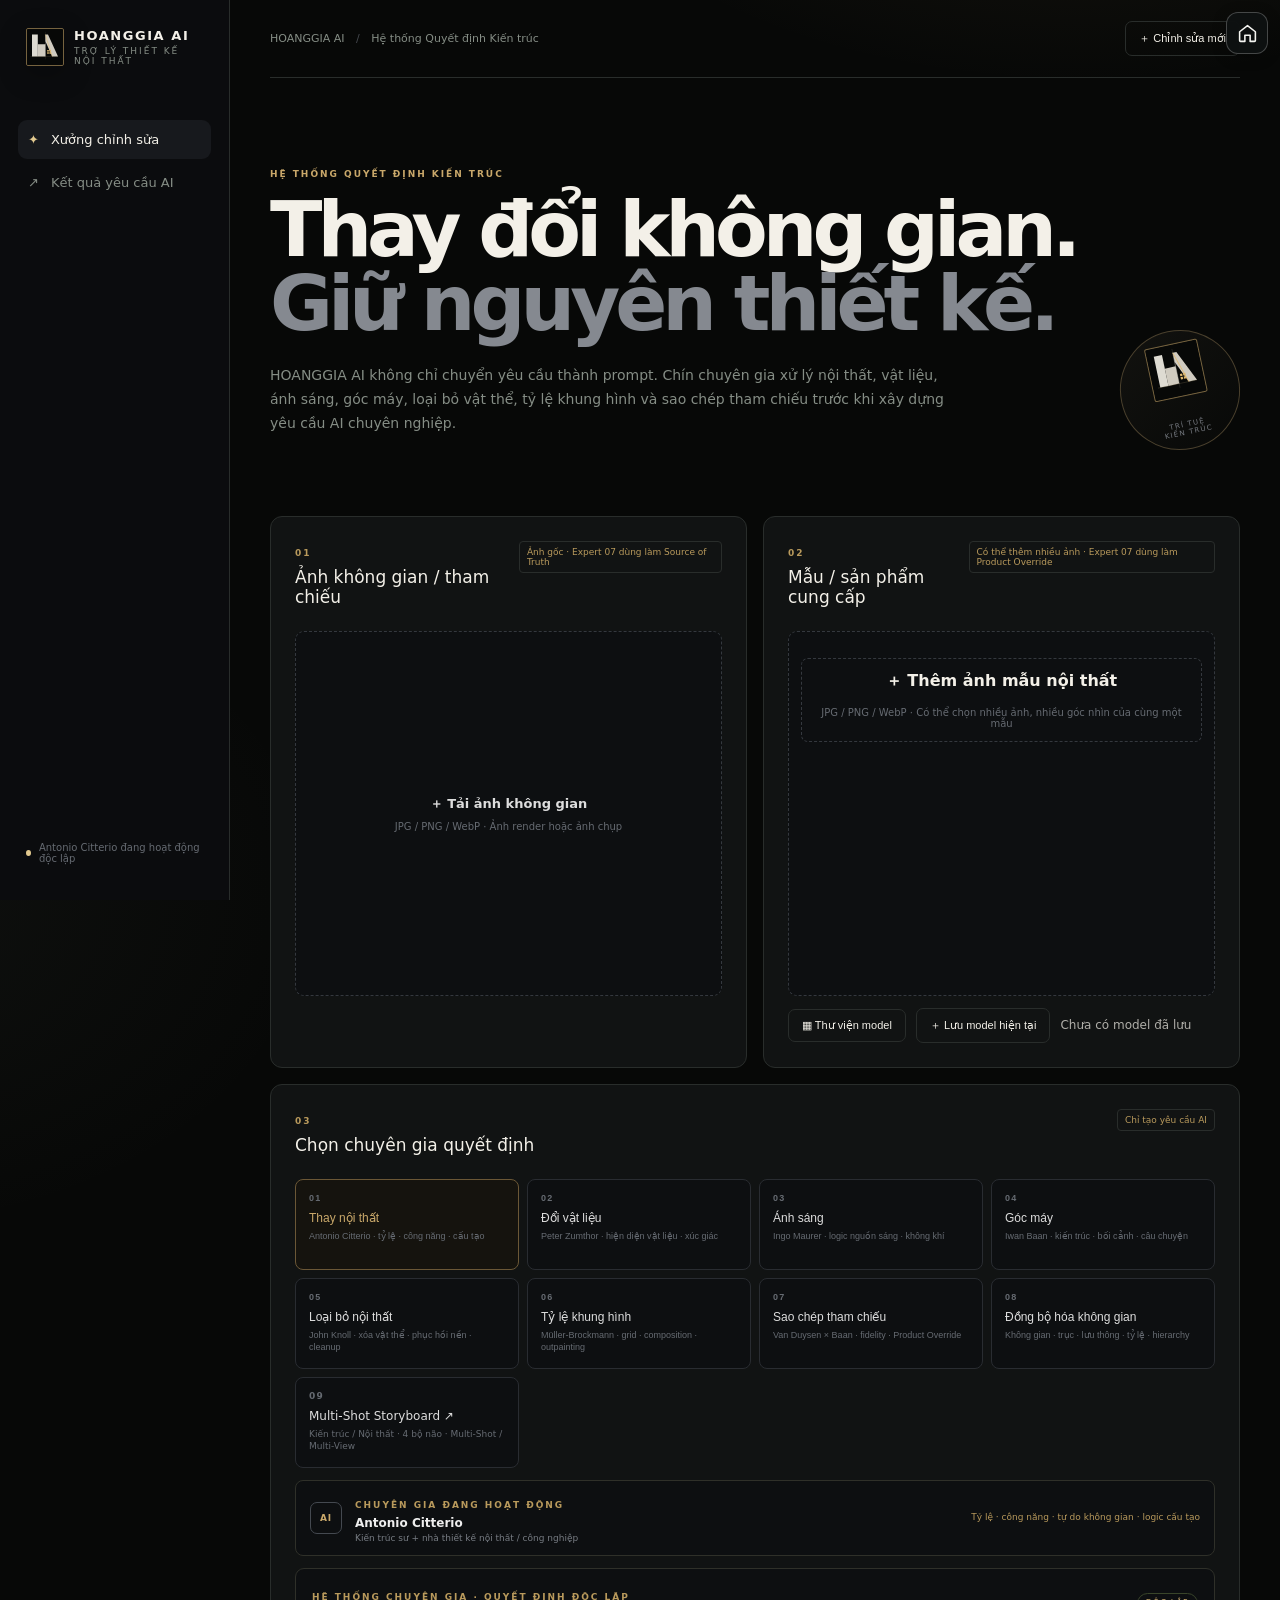
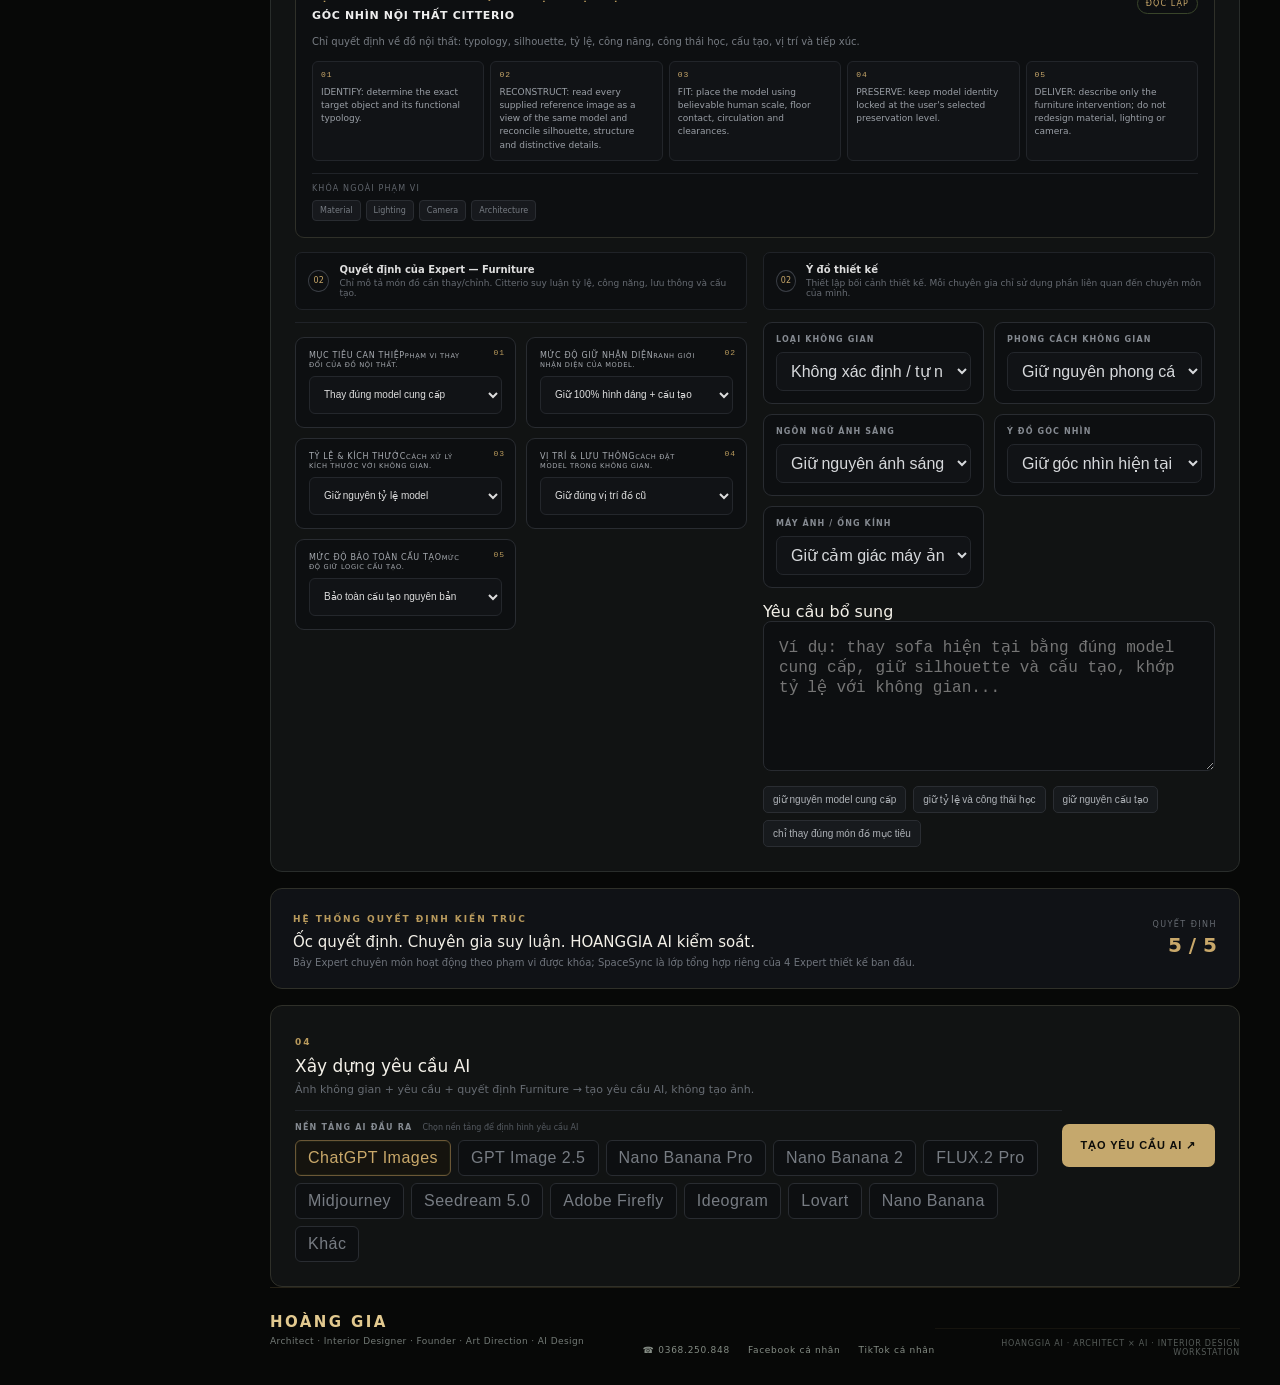
==== index.html @ 4377524c "Deploy Expert 04 delete visibility fix v43" ====
<!doctype html>
<html lang="vi">
<head>
<meta charset="UTF-8"><meta name="viewport" content="width=device-width,initial-scale=1,viewport-fit=cover">
<meta name="theme-color" content="#070807">
<meta name="description" content="HOANGGIA AI — Hệ thống quyết định kiến trúc với chín chuyên gia cho nội thất, vật liệu, ánh sáng, góc máy, loại bỏ vật thể, tỷ lệ khung hình và sao chép tham chiếu.">
<title>HOANGGIA AI — Hệ thống quyết định kiến trúc</title>
<link rel="stylesheet" href="./styles.css"><link rel="manifest" href="./manifest.webmanifest"><link rel="icon" href="./assets/brand-mark.svg" type="image/svg+xml"><link rel="apple-touch-icon" sizes="180x180" href="./assets/apple-touch-icon.png?v=13">

<style id="hg-home-navigation-style">.hg-home-navigation{position:fixed;top:calc(12px + env(safe-area-inset-top,0px));right:12px;z-index:2147483000;width:42px;height:42px;display:flex;align-items:center;justify-content:center;border:1px solid rgba(255,255,255,.23);border-radius:12px;background:rgba(14,17,17,.94);color:#f5f5f1;box-shadow:0 3px 14px rgba(0,0,0,.28);backdrop-filter:blur(12px);text-decoration:none;transition:background .15s ease,transform .15s ease}.hg-home-navigation:hover,.hg-home-navigation:focus-visible{background:#303a34;transform:translateY(-1px);outline:2px solid rgba(230,230,220,.35);outline-offset:2px}.hg-home-navigation svg{width:21px;height:21px;stroke:currentColor;stroke-width:1.8;fill:none;stroke-linecap:round;stroke-linejoin:round}@media(max-width:640px){.hg-home-navigation{width:38px;height:38px;top:calc(8px + env(safe-area-inset-top,0px));right:8px}}</style>
</head>
<body>
<a class="hg-home-navigation" href="https://hoanggiaktsda-beep.github.io/hoanggia-studio/#home" aria-label="Trở về trang chủ HOANGGIA AI" title="Trang chủ HOANGGIA AI"><svg viewBox="0 0 24 24" aria-hidden="true"><path d="m3 10 9-7 9 7v10a1 1 0 0 1-1 1h-5v-7H9v7H4a1 1 0 0 1-1-1z"/></svg></a>

<div class="app-shell">
<aside class="sidebar">
  <div class="brand"><img class="brand-logo" src="./assets/brand-mark.svg" alt="HOANGGIA AI"><div><strong>HOANGGIA AI</strong><span>TRỢ LÝ THIẾT KẾ NỘI THẤT</span></div></div>
  <nav><a class="nav-item active" href="#workspace"><span>✦</span> Xưởng chỉnh sửa</a><a class="nav-item" href="#result"><span>↗</span> Kết quả yêu cầu AI</a></nav>
  <div class="sidebar-bottom"><div class="status-dot"></div><span id="brainStatus">Hệ thống sẵn sàng</span></div>
</aside>
<main class="main">
<header class="topbar"><div class="crumb">HOANGGIA AI <span>/</span> Hệ thống Quyết định Kiến trúc</div><button class="ghost-btn" id="newProject">＋ Chỉnh sửa mới</button></header>
<section class="hero" id="workspace"><div><p class="eyebrow">HỆ THỐNG QUYẾT ĐỊNH KIẾN TRÚC</p><h1>Thay đổi không gian.<br><em>Giữ nguyên thiết kế.</em></h1><p class="hero-copy">HOANGGIA AI không chỉ chuyển yêu cầu thành prompt. Chín chuyên gia xử lý nội thất, vật liệu, ánh sáng, góc máy, loại bỏ vật thể, tỷ lệ khung hình và sao chép tham chiếu trước khi xây dựng yêu cầu AI chuyên nghiệp.</p></div><div class="hero-badge"><img src="./assets/brand-mark.svg" alt="HOANGGIA AI"><small>TRÍ TUỆ<br>KIẾN TRÚC</small></div></section>
<section class="editor-grid">
<div class="panel upload-panel">
<div class="panel-head"><div><span class="kicker">01</span><h2>Ảnh không gian / tham chiếu</h2></div><span class="panel-note">Ảnh gốc · Expert 07 dùng làm Source of Truth</span></div>
<label class="upload-box" for="sceneInput"><img id="scenePreview" alt="Ảnh không gian"><div id="scenePlaceholder"><strong>＋ Tải ảnh không gian</strong><span>JPG / PNG / WebP · Ảnh render hoặc ảnh chụp</span></div></label><input id="sceneInput" type="file" accept="image/png,image/jpeg,image/webp" hidden>
</div>
<div class="panel upload-panel">
<div class="panel-head"><div><span class="kicker">02</span><h2>Mẫu / sản phẩm cung cấp</h2></div><span class="panel-note">Có thể thêm nhiều ảnh · Expert 07 dùng làm Product Override</span></div>
<div class="upload-box" id="referenceUploadBox"><div id="referenceGallery" class="reference-gallery"></div><div id="referencePlaceholder"><button type="button" class="upload-trigger" id="referenceTrigger">＋ Thêm ảnh mẫu nội thất</button><span>JPG / PNG / WebP · Có thể chọn nhiều ảnh, nhiều góc nhìn của cùng một mẫu</span></div></div>
<input id="referenceInput" type="file" accept="image/png,image/jpeg,image/webp" multiple hidden>
<div class="model-library-bar">
<button type="button" class="ghost-btn" id="openModelLibrary">▦ Thư viện model</button>
<button type="button" class="ghost-btn" id="saveModelLibrary">＋ Lưu model hiện tại</button>
<span id="modelLibraryStatus">Chưa có model đã lưu</span>
</div>
<div id="modelLibraryPanel" class="model-library-panel hidden">
<div class="model-library-head"><strong>THƯ VIỆN MODEL</strong><button type="button" class="reference-remove" id="closeModelLibrary">×</button></div>
<div class="model-library-tools"><input id="modelLibrarySearch" type="search" placeholder="Tìm theo tên, mã model, loại sản phẩm..."></div>
<div id="modelLibraryGrid" class="model-library-grid"></div>
<small>Thư viện trên thiết bị này lưu hồ sơ model, kích thước và góc nhìn KTS. Ảnh gốc có thể cần chọn lại nếu trình duyệt không còn quyền truy cập.</small>
</div>
</div>
</section>
<section class="panel material-reference-panel hidden" id="materialReferencePanel">
<div class="panel-head"><div><span class="kicker">02M</span><h2>Vật liệu tham chiếu</h2></div><span class="panel-note">Chỉ hiện khi chọn Đổi vật liệu · ảnh vật liệu là nguồn ưu tiên nếu có</span></div>
<div class="material-domain-switch" role="group" aria-label="Phân loại vật liệu"><button type="button" class="material-domain active" data-material-domain="Architecture">01 · KIẾN TRÚC</button><button type="button" class="material-domain" data-material-domain="Interior">02 · NỘI THẤT</button></div>
<div class="material-reference-grid">
  <div class="material-source-card">
    <label class="upload-box material-upload-box" for="materialInput"><img id="materialPreview" alt="Ảnh vật liệu tham chiếu"><div id="materialPlaceholder"><strong>＋ Đưa vật liệu vào</strong><span>JPG / PNG / WebP · Tùy chọn</span></div></label>
    <input id="materialInput" type="file" accept="image/png,image/jpeg,image/webp" hidden>
    <button type="button" id="materialRemove" class="character-reference-remove hidden">Xóa vật liệu</button>
  </div>
  <div class="material-map-card">
    <div class="intent-field"><label for="materialTarget">VÙNG ÁP DỤNG</label><select id="materialTarget"></select></div>
    <div class="intent-field"><label for="materialComponent">BỘ PHẬN / CHI TIẾT</label><input id="materialComponent" type="text" placeholder="Ví dụ: mặt cánh tủ, mặt bàn, mảng tường sau TV..."></div>
    <div class="intent-field"><label for="materialMapping">CÁCH ÁNH XẠ VẬT LIỆU</label><select id="materialMapping"><option>Giữ đúng màu + texture + tỷ lệ thực tế</option><option>Ưu tiên hướng vân / vein</option><option>Bookmatch / ghép vân đối xứng</option><option>Continuous grain / nối vân liên tục</option><option>Random natural variation / biến thiên tự nhiên</option></select></div>
    <div class="intent-field"><label for="materialFinish">HOÀN THIỆN BỀ MẶT</label><select id="materialFinish"><option>Đọc theo ảnh vật liệu</option><option>Matte / mờ</option><option>Satin / bán mờ</option><option>Honed / mài mờ</option><option>Polished / bóng</option><option>Brushed / xước</option><option>Textured / có chiều sâu</option></select></div>
  </div>
</div>
<div class="sync-rule"><strong>MATERIAL MAPPING ENGINE</strong><span>Ảnh gốc = hình học và bối cảnh được khóa. Ảnh vật liệu = nguồn màu, texture, vân, scale và finish. Chỉ ánh xạ vào đúng vùng được chọn; không dán texture phẳng và không thay thiết kế.</span></div>
</section>
<section class="panel hidden lighting-expert-01-02" id="lightingExpertPanel">
<div class="panel-head"><div><span class="kicker">03 · EXPERT ĐỘC LẬP</span><h2>Ánh sáng · Ingo Maurer</h2></div><span class="panel-note">Giữ nguyên bộ não EXPERT 03</span></div>
<div class="lighting-pair-grid">
  <div class="lighting-pair-card">
    <div class="panel-head"><div><span class="kicker">01</span><h2>Ảnh ánh sáng tham chiếu</h2></div><span class="panel-note">Nguồn ánh sáng</span></div>
    <label class="upload-box lighting-main-upload" for="lightingReferenceInput"><img id="lightingReferencePreview" alt="Ảnh ánh sáng tham chiếu"><div id="lightingReferencePlaceholder"><strong>＋ Đưa ảnh ánh sáng vào</strong><span>JPG / PNG / WebP · Ảnh tham chiếu ánh sáng</span></div></label>
    <input id="lightingReferenceInput" type="file" accept="image/png,image/jpeg,image/webp" hidden>
    <button type="button" id="lightingReferenceRemove" class="character-reference-remove hidden">Xóa ảnh ánh sáng</button>
  </div>
  <div class="lighting-pair-card">
    <div class="panel-head"><div><span class="kicker">02</span><h2>Ảnh nhận tham chiếu</h2></div><span class="panel-note" id="lightingTargetCount">0 ảnh · 0 Prompt riêng</span></div>
    <div class="lighting-target-evidence" id="lightingTargetGallery"></div>
    <div class="upload-box lighting-target-add" id="lightingTargetUploadBox"><div id="lightingTargetPlaceholder"><button type="button" class="upload-trigger" id="lightingTargetTrigger">＋ Thêm ảnh nhận tham chiếu</button></div></div><div class="lighting-target-help">JPG / PNG / WebP · Có thể chọn nhiều ảnh không gian khác nhau · mỗi ảnh nhận tạo một Prompt ánh sáng riêng</div>
    <input id="lightingTargetInput" type="file" multiple accept="image/png,image/jpeg,image/webp" hidden>
  </div>
</div>
<div class="sync-rule"><strong>QUY TẮC 03</strong><span>Ảnh nhận là Source of Truth của không gian · ảnh tham chiếu chỉ cung cấp ánh sáng.</span></div>
</section>
<section class="panel hidden lighting-expert-01-02" id="cameraExpertPanel">
<div class="panel-head"><div><span class="kicker">04 · EXPERT ĐỘC LẬP</span><h2>Góc máy · Iwan Baan</h2></div><span class="panel-note">Chỉ xử lý camera</span></div>
<div class="lighting-pair-grid">
<div class="lighting-pair-card"><div class="panel-head"><div><span class="kicker">01</span><h2>Ảnh góc máy tham chiếu</h2></div><span class="panel-note">Nguồn camera</span></div>
<label class="upload-box lighting-main-upload" for="cameraReferenceInput"><img id="cameraReferencePreview" alt="Ảnh góc máy tham chiếu"><div id="cameraReferencePlaceholder"><strong>＋ Đưa ảnh góc máy vào</strong><span>JPG / PNG / WebP · Nguồn tham chiếu camera</span></div></label><input id="cameraReferenceInput" type="file" accept="image/png,image/jpeg,image/webp" hidden><button type="button" id="cameraReferenceRemove" class="character-reference-remove hidden">Xóa ảnh góc máy</button></div>
<div class="lighting-pair-card"><div class="panel-head"><div><span class="kicker">02</span><h2>Ảnh nhận tham chiếu</h2></div><span class="panel-note" id="cameraTargetCount">0 ảnh · 0 Prompt riêng</span></div>
<div class="lighting-target-evidence" id="cameraTargetGallery"></div><div class="upload-box lighting-target-add" id="cameraTargetUploadBox"><div id="cameraTargetPlaceholder"><button type="button" class="upload-trigger" id="cameraTargetTrigger">＋ Thêm ảnh nhận tham chiếu</button></div></div><div class="lighting-target-help">JPG / PNG / WebP · Có thể chọn nhiều ảnh không gian khác nhau · mỗi ảnh nhận tạo một Prompt góc máy riêng</div><input id="cameraTargetInput" type="file" multiple accept="image/png,image/jpeg,image/webp" hidden></div>
</div><div class="sync-rule"><strong>QUY TẮC 04</strong><span>Ảnh nhận là Source of Truth của không gian · ảnh tham chiếu chỉ cung cấp camera.</span></div>
</section><section class="panel mode-reference-panel hidden" id="modeReferencePanel">
<div class="panel-head"><div><span class="kicker" id="modeReferenceKicker">03R</span><h2 id="modeReferenceTitle">Ảnh tham chiếu</h2></div><span class="panel-note" id="modeReferenceNote">Tùy chọn · chỉ dùng khi KTS tải ảnh</span></div>
<label class="upload-box material-upload-box" for="modeReferenceInput"><img id="modeReferencePreview" alt="Ảnh tham chiếu"><div id="modeReferencePlaceholder"><strong id="modeReferenceAction">＋ Thêm ảnh tham chiếu</strong><span id="modeReferenceHelp">JPG / PNG / WebP · Không bắt buộc</span></div></label>
<input id="modeReferenceInput" type="file" accept="image/png,image/jpeg,image/webp" hidden>
<button type="button" id="modeReferenceRemove" class="character-reference-remove hidden">Xóa ảnh tham chiếu</button>
</section>
<section class="panel reference-controls">
<div class="panel-head"><div><span class="kicker">03</span><h2>Chọn chuyên gia quyết định</h2></div><span class="panel-note">Chỉ tạo yêu cầu AI</span></div>
<div class="mode-grid"><button class="mode-card active" data-mode="Furniture"><strong>01</strong><span>Thay nội thất</span><small>Antonio Citterio · tỷ lệ · công năng · cấu tạo</small></button><button class="mode-card" data-mode="Material"><strong>02</strong><span>Đổi vật liệu</span><small>Peter Zumthor · hiện diện vật liệu · xúc giác</small></button><button class="mode-card" data-mode="Lighting"><strong>03</strong><span>Ánh sáng</span><small>Ingo Maurer · logic nguồn sáng · không khí</small></button><button class="mode-card" data-mode="Camera"><strong>04</strong><span>Góc máy</span><small>Iwan Baan · kiến trúc · bối cảnh · câu chuyện</small></button><button class="mode-card" data-mode="Removal"><strong>05</strong><span>Loại bỏ nội thất</span><small>John Knoll · xóa vật thể · phục hồi nền · cleanup</small></button><button class="mode-card" data-mode="AspectRatio"><strong>06</strong><span>Tỷ lệ khung hình</span><small>Müller-Brockmann · grid · composition · outpainting</small></button><button class="mode-card" data-mode="ReferenceReplica"><strong>07</strong><span>Sao chép tham chiếu</span><small>Van Duysen × Baan · fidelity · Product Override</small></button><button class="mode-card" data-mode="SpaceSync"><strong>08</strong><span>Đồng bộ hóa không gian</span><small>Không gian · trục · lưu thông · tỷ lệ · hierarchy</small></button><a class="mode-card" href="./expert09.html" style="text-decoration:none;color:inherit"><strong>09</strong><span>Multi-Shot Storyboard ↗</span><small>Kiến trúc / Nội thất · 4 bộ não · Multi-Shot / Multi-View</small></a></div>
<div class="expert-lens"><div class="expert-icon">AI</div><div class="expert-copy"><span class="kicker">CHUYÊN GIA ĐANG HOẠT ĐỘNG</span><strong id="expertName">Antonio Citterio</strong><small id="expertRole">Kiến trúc sư + nhà thiết kế nội thất / công nghiệp</small></div><div class="expert-source" id="expertSource">Tỷ lệ · công năng · tự do không gian · logic cấu tạo</div></div>
<div class="expert-system">
  <div class="expert-system-head"><div><span class="kicker">HỆ THỐNG CHUYÊN GIA · QUYẾT ĐỊNH ĐỘC LẬP</span><strong id="expertLabel">Ý ĐỒ GÓC NHÌN NỘI THẤT CITTERIO</strong></div><span class="independence-badge">ĐỘC LẬP</span></div>
  <div class="expert-scope" id="expertScope">Chỉ quyết định trong phạm vi chuyên môn được chọn.</div>
  <div class="expert-protocol" id="expertProtocol"></div>
  <div class="expert-locks"><span>KHÓA NGOÀI PHẠM VI</span><div id="expertLocks"></div></div>
</div>
<div class="editor-grid"><div>
<div class="decision-intro"><span class="decision-step">01</span><div><strong id="decisionTitle">Quyết định của chuyên gia</strong><small id="decisionHint">Ốc chọn các điểm cốt lõi. Expert suy luận phần còn lại trong đúng phạm vi chuyên môn.</small></div></div>

<div id="modeControls" class="mode-controls"></div><div id="decisionControls" class="decision-controls"></div>
</div><div><div class="decision-intro"><span class="decision-step">02</span><div><strong>Ý đồ thiết kế</strong><small>Thiết lập bối cảnh thiết kế. Mỗi chuyên gia chỉ sử dụng phần liên quan đến chuyên môn của mình.</small></div></div><div class="design-intent-grid">
<div class="intent-field"><label for="intentSpaceType">LOẠI KHÔNG GIAN</label><select id="intentSpaceType">
<option>Không xác định / tự nhận diện</option>
<optgroup label="KHÔNG GIAN NHÀ Ở"><option>Phòng khách</option><option>Phòng bếp</option><option>Phòng ăn</option><option>Phòng ngủ</option><option>Phòng ngủ master</option><option>Phòng làm việc</option><option>Phòng thay đồ</option><option>Phòng tắm</option><option>Phòng giải trí</option><option>Phòng đọc sách</option></optgroup>
<optgroup label="KHÔNG GIAN THƯƠNG MẠI / DỊCH VỤ"><option>Sảnh / tiền sảnh</option><option>Phòng họp</option><option>Văn phòng</option><option>Showroom</option><option>Cửa hàng</option><option>Nhà hàng</option><option>Quán café</option><option>Khách sạn</option><option>Lobby khách sạn</option><option>Không gian spa</option></optgroup>
<optgroup label="KHÔNG GIAN NGOÀI TRỜI"><option>Sân vườn</option><option>Sân thượng</option><option>Ban công</option><option>Logia</option><option>Hiên / terrace</option></optgroup>
<option>Không gian khác / tự nhập</option>
</select></div>

<div class="intent-field"><label for="intentStyle">PHONG CÁCH KHÔNG GIAN</label><select id="intentStyle">
<option>Giữ nguyên phong cách hiện tại</option>
<optgroup label="ĐƯƠNG ĐẠI / HIỆN ĐẠI"><option>Modern Luxury</option><option>Minimal Luxury</option><option>Contemporary</option><option>Modernist</option><option>Minimalist</option><option>Luxury Minimalism</option><option>Luxury Mix Minimalist</option><option>Modern Classic</option><option>Neo-classic Contemporary</option><option>Transitional</option><option>Industrial</option><option>Soft Industrial</option><option>Brutalist</option><option>Neo Brutalism</option><option>Biophilic</option><option>Organic Modern</option><option>Organic Contemporary</option></optgroup>
<optgroup label="CHÂU Á"><option>Japandi</option><option>Japanese Minimalism</option><option>Wabi-Sabi</option><option>Zen</option><option>Muji</option><option>Scandinavian</option><option>Modern Korean</option><option>Contemporary Asian</option><option>Tropical Asian</option></optgroup>
<optgroup label="CỔ ĐIỂN / LUXURY"><option>Classic European</option><option>Neoclassical</option><option>French Classic</option><option>Parisian</option><option>Italian Contemporary</option><option>Italian Luxury</option><option>Art Deco</option><option>Art Nouveau</option><option>Mid-Century Modern</option><option>Hollywood Regency</option><option>Eclectic Luxury</option><option>Maximalism</option></optgroup>
<optgroup label="ĐỊA PHƯƠNG / TỰ NHIÊN"><option>Mediterranean</option><option>Coastal</option><option>Tropical</option><option>California Modern</option><option>Moroccan</option><option>Colonial Contemporary</option><option>Rustic Modern</option><option>Farmhouse Modern</option><option>Craftsman</option><option>Mountain Modern</option></optgroup>
<optgroup label="NGHỆ THUẬT / CONCEPT"><option>Gallery Minimal</option><option>Artistic Contemporary</option><option>Conceptual Interior</option><option>Experimental</option><option>Editorial Luxury</option><option>Fashion Interior</option><option>Retro Contemporary</option><option>Vintage Modern</option><option>Futuristic</option><option>Tech Luxury</option></optgroup>
<option>Khác / tự nhập</option></select></div>

<div class="intent-field"><label for="intentLighting">NGÔN NGỮ ÁNH SÁNG</label><select id="intentLighting">
<option>Giữ nguyên ánh sáng hiện tại</option>
<optgroup label="TỰ NHIÊN"><option>Daylight / ánh sáng ban ngày</option><option>Morning light / nắng sớm</option><option>Midday hard light / nắng trưa</option><option>Late afternoon / nắng chiều</option><option>Golden hour / hoàng hôn vàng</option><option>Blue hour / giờ xanh</option><option>Overcast / trời âm u</option><option>Window light / ánh sáng cửa sổ</option><option>Skylight / ánh sáng mái</option><option>Diffused daylight / ánh sáng tán xạ</option><option>Sunbeam / tia nắng xuyên không gian</option></optgroup>
<optgroup label="NHÂN TẠO KIẾN TRÚC"><option>Ambient / general lighting</option><option>Downlight</option><option>Spotlight</option><option>Track light</option><option>Linear light</option><option>Cove / indirect light</option><option>Wall washer</option><option>Up-light</option><option>Under-cabinet / concealed light</option><option>Decorative pendant</option><option>Table / floor lamp</option><option>Architectural accent lighting</option></optgroup>
<optgroup label="ĐIỆN ẢNH / NHIẾP ẢNH"><option>Cinematic three-point</option><option>Key + fill + rim</option><option>Low-key cinematic</option><option>High-key cinematic</option><option>Rembrandt</option><option>Butterfly / Paramount</option><option>Side light</option><option>Backlight / rim light</option><option>Practical lighting</option><option>Volumetric / atmospheric</option><option>Film noir</option></optgroup>
<optgroup label="NGHỆ THUẬT / KHÔNG KHÍ"><option>Warm atmospheric</option><option>Cool atmospheric</option><option>Warm / cool contrast</option><option>Chiaroscuro</option><option>Gallery lighting</option><option>Art installation lighting</option><option>High contrast artistic</option><option>Soft editorial</option><option>Dreamy diffused</option><option>Dramatic directional</option><option>Night interior mood</option></optgroup>
<optgroup label="HỖN HỢP"><option>Natural + architectural</option><option>Natural + decorative</option><option>Daylight + warm artificial</option><option>Daylight + cool artificial</option><option>Sunset + practical lights</option><option>Mixed color temperature</option></optgroup>
<option>Khác / tự nhập</option></select></div>

<div class="intent-field"><label for="intentView">Ý ĐỒ GÓC NHÌN</label><select id="intentView">
<option>Giữ góc nhìn hiện tại</option>
<optgroup label="NỘI THẤT / KIẾN TRÚC"><option>Eye-level / tầm mắt</option><option>Human eye 3/4</option><option>Three-quarter interior</option><option>Corner view / góc phòng</option><option>Axial / trục chính</option><option>Straight-on / chính diện</option><option>Symmetrical frontal / đối xứng</option><option>Diagonal / chéo không gian</option><option>Wide architectural</option><option>Ultra-wide spatial</option><option>Low angle / góc thấp</option><option>High angle / góc cao</option><option>Bird's-eye / nhìn từ trên</option><option>Detail / material close-up</option><option>Furniture hero / hero đồ nội thất</option><option>Built-in / architectural detail</option><option>Threshold / doorway view</option><option>Through-space / nhìn xuyên lớp</option></optgroup>
<optgroup label="ĐIỆN ẢNH"><option>Establishing shot</option><option>Master shot</option><option>Wide shot</option><option>Medium wide shot</option><option>Medium shot</option><option>Medium close-up</option><option>Close-up</option><option>Extreme close-up</option><option>Over-the-shoulder</option><option>POV</option><option>Low-angle cinematic</option><option>High-angle cinematic</option><option>Dutch angle</option><option>Tracking / moving-camera feel</option><option>Symmetrical cinematic</option><option>Negative-space composition</option></optgroup>
<optgroup label="NGHỆ THUẬT / EDITORIAL"><option>Editorial hero</option><option>Fine-art composition</option><option>Gallery perspective</option><option>Abstract architectural crop</option><option>Minimal composition</option><option>Layered foreground / middle / background</option><option>Reflection view</option><option>Framed view</option><option>Graphic geometry</option><option>Human-context view</option><option>Intimate observational view</option><option>Architectural portrait</option></optgroup>
<option>Góc mới theo yêu cầu</option></select></div>

<div class="intent-field"><label for="intentCamera">MÁY ẢNH / ỐNG KÍNH</label><select id="intentCamera">
<option>Giữ cảm giác máy ảnh hiện tại</option>
<optgroup label="MÁY ẢNH / ỐNG KÍNH KIẾN TRÚC / MIRRORLESS"><option>Canon EOS R1</option><option>Canon EOS R5 Mark II</option><option>Sony Alpha 1 II</option><option>Sony Alpha 7R V</option><option>Sony Alpha 7 IV</option><option>Nikon Z9</option><option>Nikon Z8</option><option>Nikon Z6III</option><option>Fujifilm GFX100 II</option><option>Fujifilm GFX100S II</option><option>Leica SL3</option><option>Panasonic Lumix S1RII</option></optgroup>
<optgroup label="MEDIUM FORMAT / HIGH-END"><option>Hasselblad X2D II 100C</option><option>Hasselblad X2D 100C</option><option>Hasselblad CFV 100C</option><option>Phase One XF IQ4</option><option>Fujifilm GFX100 II</option></optgroup>
<optgroup label="CINEMA DIGITAL"><option>ARRI ALEXA 35 Xtreme</option><option>ARRI ALEXA 35</option><option>ARRI ALEXA 265</option><option>ARRI ALEXA Mini LF</option><option>ARRI ALEXA LF</option><option>ARRI ALEXA 35 Live</option><option>Sony BURANO</option><option>Sony VENICE 2</option><option>Canon EOS C400</option><option>Canon EOS C80</option><option>RED V-RAPTOR XL</option><option>RED V-RAPTOR</option></optgroup>
<optgroup label="FILM / ANALOG"><option>35mm film camera</option><option>Medium-format film camera</option><option>Large-format film camera</option><option>4x5 large format</option><option>8x10 large format</option></optgroup>
<optgroup label="NGÔN NGỮ ỐNG KÍNH"><option>24mm architectural wide</option><option>28mm natural wide</option><option>35mm balanced</option><option>50mm normal perspective</option><option>65mm editorial</option><option>85mm detail / compression</option><option>Tilt-shift architectural lens</option><option>Ultra-wide 14–20mm</option><option>24–70mm zoom workflow</option><option>70–200mm compression</option></optgroup>
<option>Khác / tự nhập</option></select></div>
</div>
<div id="cameraContextPanel" class="camera-context-panel hidden">
  <div class="camera-context-head">
    <div><span class="kicker">BỐI CẢNH GÓC MÁY</span><strong>Thiết lập cảnh để Camera Expert hiểu câu chuyện trước khi chọn khung hình.</strong></div>
    <span>CHỈ GÓC MÁY</span>
  </div>
  <div class="camera-context-grid">
    <div class="context-field"><label for="cameraWeather">THỜI TIẾT</label><select id="cameraWeather"><option>Không xác định / tự nhận diện</option><option>Nắng nhẹ</option><option>Nắng gắt</option><option>Trời nhiều mây</option><option>Mưa</option><option>Sau mưa</option><option>Sương / mist</option><option>Trời trong</option><option>Bão / thời tiết kịch tính</option><option>Khác / tự nhập</option></select></div>
    <div class="context-field"><label for="cameraTime">THỜI GIAN</label><select id="cameraTime"><option>Không xác định / tự nhận diện</option><option>Bình minh</option><option>Buổi sáng</option><option>Giữa trưa</option><option>Buổi chiều</option><option>Golden hour / hoàng hôn</option><option>Blue hour / chạng vạng</option><option>Ban đêm</option><option>Khác / tự nhập</option></select></div>
    <div class="context-field"><label for="cameraCharacters">NHÂN VẬT</label><select id="cameraCharacters"><option>Không có</option><option>1 người</option><option>2 người</option><option>Cặp đôi</option><option>Gia đình</option><option>Nhóm người</option><option>Nhân vật làm việc</option><option>Nhân vật thư giãn</option><option>Nhân vật đang sinh hoạt</option><option>Khác / tự nhập</option></select></div>
    <div class="context-field"><label for="cameraActivity">HOẠT ĐỘNG</label><select id="cameraActivity"><option>Không xác định / tự nhiên</option><option>Ngồi nghỉ</option><option>Đọc sách</option><option>Làm việc</option><option>Ăn uống</option><option>Trò chuyện</option><option>Đi lại</option><option>Tiếp khách</option><option>Thư giãn</option><option>Sinh hoạt gia đình</option><option>Không gian đang sử dụng</option><option>Khác / tự nhập</option></select></div>
    <div class="context-field"><label for="cameraAtmosphere">ATMOSPHERE</label><select id="cameraAtmosphere"><option>Tự nhiên / cân bằng</option><option>Yên tĩnh</option><option>Ấm áp</option><option>Thư giãn</option><option>Sang trọng</option><option>Nghệ thuật</option><option>Cinematic</option><option>Thân mật</option><option>Sống động</option><option>U tĩnh / contemplative</option><option>Drama / kịch tính</option><option>Editorial</option><option>Khác / tự nhập</option></select></div>
    <div class="context-field"><label for="cameraLifeLevel">MỨC ĐỘ SỐNG</label><select id="cameraLifeLevel"><option>Tĩnh / không người</option><option>Có dấu hiệu sử dụng</option><option>Đang sinh hoạt</option><option>Candid / tự nhiên</option><option>Được sắp đặt có chủ đích</option><option>Khoảnh khắc đời sống</option></select></div>
    <div class="context-field"><label for="cameraExterior">BỐI CẢNH NGOÀI KHUNG</label><select id="cameraExterior"><option>Không xác định / tự nhận diện</option><option>Thành phố</option><option>Cây xanh / sân vườn</option><option>Đường phố</option><option>Thiên nhiên</option><option>Mặt nước</option><option>Núi / cảnh quan</option><option>Khu dân cư</option><option>Không gian đô thị cao cấp</option><option>Khác / tự nhập</option></select></div>
    <div class="context-field"><label for="cameraStory">CÂU CHUYỆN KHUNG HÌNH</label><select id="cameraStory"><option>Kiến trúc là chủ thể</option><option>Con người trong không gian</option><option>Khoảnh khắc đời sống</option><option>Kiến trúc + con người</option><option>Không gian + cảnh quan</option><option>Khoảnh khắc điện ảnh</option><option>Quan sát tự nhiên / documentary</option><option>Hero editorial</option><option>Khác / tự nhập</option></select></div>
  </div>
  <div class="context-field context-full character-reference-section">
    <label>ẢNH THAM CHIẾU NHÂN VẬT · TÙY CHỌN</label>
    <small>Chọn ảnh có sẵn riêng cho Face, Body và Trang phục. Mỗi ảnh chỉ quyết định đúng phần tương ứng; không dùng để thay đổi kiến trúc hay góc máy ngoài yêu cầu.</small>
    <div class="character-reference-grid">
      <div class="character-reference-card"><strong>01 · FACE</strong><span>Gương mặt, tóc, đặc điểm nhận diện</span><label for="cameraFaceInput" class="character-reference-upload">＋ Chọn ảnh Face</label><input id="cameraFaceInput" type="file" accept="image/png,image/jpeg,image/webp" hidden><img id="cameraFacePreview" alt="Tham chiếu Face" class="hidden"><button type="button" id="cameraFaceRemove" class="character-reference-remove hidden">Xóa ảnh</button></div>
      <div class="character-reference-card"><strong>02 · BODY → TEXT</strong><span>Ảnh chỉ dùng để đối chiếu tại đây. Prompt chỉ nhận mô tả trung tính đã duyệt, không chuyển ảnh Body.</span><label for="cameraBodyInput" class="character-reference-upload">＋ Chọn ảnh Body</label><input id="cameraBodyInput" type="file" accept="image/png,image/jpeg,image/webp" hidden><img id="cameraBodyPreview" alt="Tham chiếu Body" class="hidden"><button type="button" id="cameraBodyRemove" class="character-reference-remove hidden">Xóa ảnh</button>
        <label for="cameraBodyPreset">Gợi ý mô tả trung tính</label>
        <select id="cameraBodyPreset"><option value="balanced">Tỷ lệ tự nhiên, cân đối</option><option value="slender">Dáng thanh thoát, tự nhiên</option><option value="athletic">Dáng khỏe khoắn, tự nhiên</option><option value="relaxed">Tư thế thư giãn, đời thường</option><option value="formal">Tư thế đứng chỉn chu</option></select>
        <label for="cameraBodyText">BODY DESCRIPTION · CÓ THỂ CHỈNH SỬA</label>
        <textarea id="cameraBodyText" rows="4" placeholder="Mô tả hình thể người trưởng thành bằng ngôn ngữ trung tính."></textarea>
        <small>Gợi ý được tạo theo mẫu, chưa phải AI phân tích ảnh. Hãy đối chiếu ảnh và chỉnh text trước khi tạo prompt. Không đưa số đo nhạy cảm hoặc mô tả gợi dục.</small></div>
      <div class="character-reference-card"><strong>03 · TRANG PHỤC</strong><span>Kiểu dáng, chất liệu, màu sắc, phụ kiện</span><label for="cameraOutfitInput" class="character-reference-upload">＋ Chọn ảnh Trang phục</label><input id="cameraOutfitInput" type="file" accept="image/png,image/jpeg,image/webp" hidden><img id="cameraOutfitPreview" alt="Tham chiếu Trang phục" class="hidden"><button type="button" id="cameraOutfitRemove" class="character-reference-remove hidden">Xóa ảnh</button></div>
    </div>
  </div>
  <div class="context-field context-full"><label for="cameraCharacterDescription">MÔ TẢ NHÂN VẬT</label><textarea id="cameraCharacterDescription" rows="3" placeholder="Ví dụ: Một cặp vợ chồng khoảng 35 tuổi, trang phục tối giản, ngồi đối diện trên sofa và trò chuyện tự nhiên; tư thế thoải mái, không nhìn vào máy ảnh."></textarea><small>Mô tả ngoại hình, độ tuổi, trang phục, tư thế, vị trí, hướng nhìn và tương tác nếu cần. Chỉ được sử dụng bởi Góc máy.</small></div>
  <div class="context-field context-full"><label for="cameraSceneDescription">MÔ TẢ CẢNH / KHOẢNH KHẮC</label><textarea id="cameraSceneDescription" rows="3" placeholder="Ví dụ: Phòng khách lúc hoàng hôn, ánh sáng cuối ngày đi qua cửa kính, không gian yên tĩnh nhưng đang được sử dụng tự nhiên."></textarea><small>Mô tả khoảnh khắc, môi trường, hành vi hoặc chi tiết bối cảnh mà Ốc muốn Camera Expert kể lại bằng khung hình.</small></div>
</div>
<label>Yêu cầu bổ sung</label><textarea id="brief" placeholder="Mô tả điều Ốc muốn thay đổi. Expert sẽ chỉ sử dụng phần liên quan đến phạm vi của mình..."></textarea><div class="chips"><button data-fill="giữ nguyên thiết kế">Giữ thiết kế</button><button data-fill="giữ tỷ lệ không gian">Giữ tỷ lệ</button><button data-fill="giữ nguyên model cung cấp">Giữ mẫu</button><button data-fill="không thay đổi ngoài phạm vi">Khóa ngoài phạm vi</button></div></div></div>
</section>
<section class="panel space-sync-panel hidden" id="spaceSyncPanel">
  <div class="panel-head">
    <div><span class="kicker">02</span><h2>Đồng bộ hóa không gian</h2></div>
    <span class="panel-note">1 ảnh tham chiếu · nhiều ảnh cần đồng bộ</span>
  </div>
  <div class="space-sync-grid">
    <div class="sync-reference-card">
      <div class="sync-card-head"><strong>Ảnh tham chiếu</strong><span>01 · Cố định</span></div>
      <label class="sync-upload-box" for="syncReferenceInput">
        <img id="syncReferencePreview" alt="Ảnh tham chiếu">
        <div id="syncReferencePlaceholder"><strong>＋ Tải 1 ảnh tham chiếu</strong><span>Ảnh chuẩn để hệ thống đọc ngôn ngữ không gian</span></div>
      </label>
      <input id="syncReferenceInput" type="file" accept="image/png,image/jpeg,image/webp" hidden>
      <p class="sync-help">Ảnh này được giữ cố định và dùng làm chuẩn chung cho tất cả ảnh cần đồng bộ.</p>
    </div>
    <div class="sync-target-card">
      <div class="sync-card-head"><strong>Ảnh cần đồng bộ</strong><span id="syncTargetCount">0 ảnh</span></div>
      <div class="sync-upload-box sync-target-upload" id="syncTargetUploadBox">
        <div id="syncTargetGallery" class="sync-target-gallery"></div>
        <button type="button" class="upload-trigger" id="syncTargetTrigger">＋ Thêm ảnh cần đồng bộ</button>
        <span>Thêm nhiều ảnh khác nhau · mỗi ảnh sẽ nhận một câu prompt riêng</span>
      </div>
      <input id="syncTargetInput" type="file" accept="image/png,image/jpeg,image/webp" multiple hidden>
      <p class="sync-help">Mỗi ảnh được xử lý như một nhiệm vụ riêng để tránh lặp lại cùng một prompt cho nhiều ảnh.</p>
    </div>
  </div>
  <div class="sync-rule"><strong>NGUYÊN TẮC</strong><span>Ảnh tham chiếu = chuẩn cố định. Ảnh cần đồng bộ = từng nhiệm vụ riêng. HOANGGIA AI tự tạo prompt riêng cho từng ảnh.</span></div>
</section>
<section class="decision-bar"><div><span class="kicker">HỆ THỐNG QUYẾT ĐỊNH KIẾN TRÚC</span><h2>Ốc quyết định. Chuyên gia suy luận. HOANGGIA AI kiểm soát.</h2><p>Bảy Expert chuyên môn hoạt động theo phạm vi được khóa; SpaceSync là lớp tổng hợp riêng của 4 Expert thiết kế ban đầu.</p></div><div class="decision-status"><span>QUYẾT ĐỊNH</span><strong id="decisionCount">0 / 5</strong></div></section>
<section class="action-panel"><div class="action-main"><span class="kicker">04</span><h2>Xây dựng yêu cầu AI</h2><p id="resultText">Ảnh không gian + mẫu cung cấp + quyết định → tạo yêu cầu AI, không tạo ảnh.</p><div class="ai-target"><div class="ai-target-head"><span>NỀN TẢNG AI ĐẦU RA</span><small>Chọn nền tảng để định hình yêu cầu AI</small></div><div class="ai-target-options"><button type="button" class="ai-target-option active" data-ai-target="ChatGPT Images">ChatGPT Images</button><button type="button" class="ai-target-option" data-ai-target="GPT Image 2.5">GPT Image 2.5</button><button type="button" class="ai-target-option" data-ai-target="Nano Banana Pro">Nano Banana Pro</button><button type="button" class="ai-target-option" data-ai-target="Nano Banana 2">Nano Banana 2</button><button type="button" class="ai-target-option" data-ai-target="FLUX.2 Pro">FLUX.2 Pro</button><button type="button" class="ai-target-option" data-ai-target="Midjourney">Midjourney</button><button type="button" class="ai-target-option" data-ai-target="Seedream 5.0">Seedream 5.0</button><button type="button" class="ai-target-option" data-ai-target="Adobe Firefly">Adobe Firefly</button><button type="button" class="ai-target-option" data-ai-target="Ideogram">Ideogram</button><button type="button" class="ai-target-option" data-ai-target="Lovart">Lovart</button><button type="button" class="ai-target-option" data-ai-target="Nano Banana">Nano Banana</button><button type="button" class="ai-target-option" data-ai-target="Khác">Khác</button></div></div></div><button class="primary-btn" id="generate">TẠO YÊU CẦU AI <span>↗</span></button></section>
<section class="result-panel hidden" id="result"><div class="result-head"><div><span class="kicker">KẾT QUẢ YÊU CẦU AI</span><h2>Yêu cầu AI hoàn chỉnh</h2></div><div class="prompt-unlock" style="display:flex;gap:8px;align-items:center;flex-wrap:wrap"><input id="copyPassword" type="password" placeholder="Mật khẩu sao chép" autocomplete="off" aria-label="Mật khẩu sao chép" style="padding:10px;border-radius:8px;background:#151716;color:#fff;border:1px solid #555;max-width:190px"><button class="copy-btn" id="unlockCopy" type="button">🔓 Mở khóa sao chép</button><button class="copy-btn" id="copy" type="button" disabled style="opacity:.45">Sao chép yêu cầu AI</button><span id="copyLockStatus" role="status" style="font-size:12px;color:#d5b879">🔒 Chưa mở khóa</span></div></div><div id="reasoningSummary" class="reasoning-summary"></div><pre id="resultContent"></pre>
<div class="prompt-revision">
  <div class="panel-head"><div><span class="kicker">HIỆU CHỈNH PROMPT</span><h3>Sửa một phần Prompt</h3></div><span class="panel-note">Thay đúng đoạn cần sửa · không nối thêm Prompt</span></div>
  <div class="prompt-revision-grid">
    <label><span>ĐOẠN PROMPT CẦN SỬA</span><textarea id="promptRevisionSource" rows="5" placeholder="Copy chính xác câu hoặc đoạn cần sửa từ Prompt phía trên và dán vào đây."></textarea></label>
    <label><span>SỬA THÀNH</span><textarea id="promptRevisionReplacement" rows="5" placeholder="Nhập nội dung thay thế. Ví dụ: Sofa đặt theo diện tường A, hướng nhìn sang trái, ánh sáng chính từ bên phải."></textarea></label>
  </div>
  <div class="prompt-revision-actions"><button type="button" class="ghost-btn" id="applyPromptRevision">Cập nhật Prompt</button><button type="button" class="ghost-btn" id="undoPromptRevision" disabled>Hoàn tác lần sửa gần nhất</button><span id="promptRevisionStatus" role="status"></span></div>
</div>
</section>
<footer>
  <div class="creatorFooter">
    <div class="creatorIdentity">
      <h2>HOÀNG GIA</h2>
      <p class="creatorRole">Architect · Interior Designer · Founder · Art Direction · AI Design</p>
      
    </div>
    <div class="creatorLinks">
      <a href="tel:0368250848" aria-label="Gọi KTS Hoàng Gia">☎ 0368.250.848</a>
      <a href="https://www.facebook.com/share/19Qq9avbFn/?mibextid=wwXIfr" target="_blank" rel="noopener noreferrer" aria-label="Facebook KTS Hoàng Gia">Facebook cá nhân</a>
      <a href="https://www.tiktok.com/@kts.hoanggia.da?_r=1&_t=ZS-9ACFr9KRPAl" target="_blank" rel="noopener noreferrer" aria-label="TikTok KTS Hoàng Gia">TikTok cá nhân</a>
    </div>
  </div>
  <div class="creatorFooterBottom">HOANGGIA AI · ARCHITECT × AI · INTERIOR DESIGN WORKSTATION</div>
</footer>
</main></div><script type="module" src="./app.js?v=43"></script><script>if("serviceWorker" in navigator){window.addEventListener("load",async()=>{try{const regs=await navigator.serviceWorker.getRegistrations();await Promise.all(regs.map(r=>r.unregister()));if("caches" in window){const keys=await caches.keys();await Promise.all(keys.filter(k=>k.startsWith("hoanggia-ai-")).map(k=>caches.delete(k)));}}catch(e){}});}</script></body></html>
---- styles.css ----
:root{--bg:#070807;--panel:#111313;--line:#292d2b;--text:#f3f0e8;--muted:#858d85;--accent:#c9a86a;--gold:#b99a5c;--gold2:#e2c98f;--paper:#d8d0bf}*{box-sizing:border-box}html{scroll-behavior:smooth}body{margin:0;background:var(--bg);color:var(--text);font-family:"DM Sans",ui-sans-serif,system-ui,-apple-system,BlinkMacSystemFont,"Segoe UI",sans-serif}.app-shell{display:flex;min-height:100vh}.sidebar{width:230px;border-right:1px solid var(--line);padding:28px 18px;display:flex;flex-direction:column;position:fixed;inset:0 auto 0 0;background:#0b0c0e}.brand{display:flex;align-items:center;gap:10px;margin:0 8px 54px}.brand-logo{width:38px;height:38px;border:1px solid #76633f;border-radius:2px;display:block;background:#070807}.brand strong,.brand span{display:block}.brand strong{font-size:13px;letter-spacing:.12em}.brand span{font-size:9px;color:var(--muted);letter-spacing:.22em;margin-top:3px}.nav-item{display:flex;gap:12px;align-items:center;color:var(--muted);text-decoration:none;padding:12px 10px;border-radius:9px;font-size:13px;margin-bottom:4px}.nav-item.active,.nav-item:hover{color:var(--text);background:#17191d}.nav-item.active span{color:var(--gold2)}.sidebar-bottom{margin-top:auto;color:#666b72;font-size:10px;display:flex;gap:8px;align-items:center;padding:8px}.status-dot{width:6px;height:6px;border-radius:50%;background:var(--gold2)}.main{margin-left:230px;width:calc(100% - 230px);max-width:1500px;padding:0 52px 40px}.topbar{height:78px;border-bottom:1px solid var(--line);display:flex;align-items:center;justify-content:space-between}.crumb{font-size:11px;color:var(--muted)}.crumb span{margin:0 8px;color:#45484e}.ghost-btn,.copy-btn{background:transparent;color:var(--text);border:1px solid var(--line);padding:9px 13px;border-radius:7px;font-size:11px;cursor:pointer}.hero{display:flex;justify-content:space-between;align-items:end;padding:82px 0 66px}.eyebrow,.kicker{font-size:9px;letter-spacing:.22em;color:var(--accent);font-weight:700}.hero h1{font-size:clamp(44px,6vw,82px);line-height:.96;letter-spacing:-.065em;margin:14px 0 24px;font-weight:600}.hero h1 em{font-style:normal;color:#858990}.hero-copy{max-width:680px;color:var(--muted);font-size:14px;line-height:1.7}.hero-badge{width:120px;height:120px;border:1px solid #35383d;border-radius:50%;display:grid;place-items:center;text-align:center;transform:rotate(-12deg);flex:none}.hero-badge span{font-size:24px;font-weight:700}.hero-badge small{font-size:7px;letter-spacing:.18em;color:#777b82}.editor-grid{display:grid;grid-template-columns:1.05fr 1fr;gap:16px}.mode-grid{display:grid;grid-template-columns:repeat(4,1fr);gap:8px;margin-bottom:12px}.mode-card{appearance:none;text-align:left;background:#0d0f11;border:1px solid #292c31;color:#aeb2b7;border-radius:8px;padding:13px;cursor:pointer}.mode-card strong{display:block;color:#666b72;font-size:9px;letter-spacing:.15em}.mode-card span{display:block;color:#ddd;font-size:12px;margin-top:8px}.mode-card small{display:block;color:#666b72;font-size:9px;line-height:1.4;margin-top:5px}.mode-card.active,.mode-card:hover{border-color:#555;background:#17191d}.mode-card.active span{color:var(--accent)}.panel,.action-panel,.result-panel{border:1px solid var(--line);background:var(--panel);border-radius:12px}.panel{padding:24px}.panel-head,.result-head{display:flex;justify-content:space-between;align-items:start;margin-bottom:24px}.panel h2,.action-panel h2,.result-panel h2{font-size:17px;font-weight:500;margin:7px 0 0}.panel-note{font-size:9px;color:#646970;border:1px solid var(--line);padding:5px 7px;border-radius:4px}.upload-box{min-height:365px;width:100%;border:1px dashed #34383e;border-radius:9px;background:#0d0f11;display:flex;align-items:center;justify-content:center;text-align:center;cursor:pointer;overflow:hidden;padding:12px}.upload-box:hover{border-color:#555}.upload-box strong{display:block;font-size:13px;color:#ddd}.upload-box span{display:block;font-size:10px;color:#666b72;margin-top:8px}.upload-box img{display:none;width:100%;height:100%;min-height:340px;object-fit:cover;border-radius:6px}.upload-box img.visible{display:block}.reference-controls{margin-top:16px}.panel textarea{width:100%;height:150px;resize:vertical;background:#0d0f11;color:var(--text);border:1px solid #282b30;border-radius:8px;padding:15px;font:13px/1.6 inherit;outline:none}.panel textarea:focus{border-color:#555}.chips{display:flex;flex-wrap:wrap;gap:7px;margin-top:11px}.chips button{background:#171a1d;border:1px solid #2a2d32;color:#aeb2b7;border-radius:5px;padding:7px 9px;font-size:10px;cursor:pointer}.chips button:hover{border-color:#4b5058;color:#fff}.field{margin-bottom:18px}.field select{width:100%;background:#0d0f11;color:#ddd;border:1px solid #292c31;border-radius:7px;padding:11px;font:12px inherit}.action-panel{margin-top:16px;padding:24px;display:flex;justify-content:space-between;align-items:center}.action-panel p{margin:7px 0 0;color:#666b72;font-size:11px}.primary-btn{background:var(--accent);border:0;color:#0b0c0e;font-weight:800;font-size:11px;letter-spacing:.08em;padding:15px 19px;border-radius:7px;cursor:pointer}.primary-btn:hover{filter:brightness(1.08)}.result-panel{margin-top:16px;padding:24px}.result-panel pre{white-space:pre-wrap;color:#c9cbd0;font:12px/1.7 ui-monospace,SFMono-Regular,Menlo,monospace;background:#0d0f11;border-radius:8px;padding:18px;border:1px solid #292c31;max-height:620px;overflow:auto}.hidden{display:none}footer{display:flex;justify-content:space-between;color:#44484f;font-size:9px;letter-spacing:.08em;padding:40px 3px 0}.mode-controls{margin-top:2px;padding-top:4px;border-top:1px solid #202328}.mode-control-grid{display:grid;grid-template-columns:1fr 1fr;gap:10px}.mode-controls .field{margin-bottom:12px}.mode-controls select,.mode-controls input{width:100%;background:#0d0f11;color:#ddd;border:1px solid #292c31;border-radius:7px;padding:10px;font:12px inherit;outline:none}.mode-controls input:focus,.mode-controls select:focus{border-color:#555}.reasoning-summary{display:grid;grid-template-columns:repeat(3,1fr);gap:8px;margin-bottom:14px}.reason-card{background:#0d0f11;border:1px solid #292c31;border-radius:7px;padding:11px}.reason-card small{display:block;color:#666b72;font-size:8px;letter-spacing:.15em;text-transform:uppercase;margin-bottom:6px}.reason-card span{display:block;color:#c7c9ce;font-size:10px;line-height:1.45}.decision-intro{display:flex;gap:10px;align-items:center;margin:-4px 0 16px;padding:10px 12px;border:1px solid #202328;background:#0d0f11;border-radius:7px}.decision-step{width:22px;height:22px;border:1px solid #3a3e45;border-radius:50%;display:grid;place-items:center;color:var(--accent);font-size:8px}.decision-intro strong{display:block;font-size:10px;color:#ddd}.decision-intro small{display:block;color:#666b72;font-size:9px;margin-top:3px}.decision-controls{display:grid;grid-template-columns:repeat(3,1fr);gap:8px;margin-top:8px}.decision-field{background:#0d0f11;border:1px solid #292c31;border-radius:7px;padding:10px}.decision-field label{font-size:9px!important;color:#777c83!important}.decision-field select{width:100%;background:#111316;color:#ddd;border:1px solid #292c31;border-radius:6px;padding:9px;font:11px inherit}.decision-bar{margin-top:16px;border:1px solid #30343a;background:#101216;border-radius:12px;padding:18px 22px;display:flex;justify-content:space-between;align-items:center}.decision-bar h2{margin:7px 0 4px;font-size:15px;font-weight:500}.decision-bar p{margin:0;color:#6f747c;font-size:10px;line-height:1.5;max-width:760px}.decision-status{min-width:85px;text-align:right}.decision-status span{display:block;color:#666b72;font-size:8px;letter-spacing:.18em}.decision-status strong{display:block;color:var(--accent);font-size:20px;margin-top:4px}.expert-lens{display:grid;grid-template-columns:auto 1fr auto;gap:13px;align-items:center;background:#0d0f11;border:1px solid #292c31;border-radius:8px;padding:12px 14px;margin:0 0 18px}.expert-icon{width:32px;height:32px;border:1px solid #444950;border-radius:7px;display:grid;place-items:center;color:var(--accent);font-size:9px;font-weight:800;letter-spacing:.08em}.expert-copy strong{display:block;font-size:12px;color:#eee;margin-top:4px}.expert-copy small{display:block;color:#777c83;font-size:9px;margin-top:3px}.expert-source{max-width:310px;color:#8d9299;font-size:9px;line-height:1.45;text-align:right}.mode-card small{min-height:26px}.reasoning-summary .reason-card:first-child{border-color:#3e4930}.reasoning-summary .reason-card:first-child span{color:var(--accent)}@media(max-width:800px){.sidebar{display:none}.main{margin:0;width:100%;padding:0 18px 30px}.hero{padding:55px 0 42px}.hero-badge{display:none}.editor-grid{grid-template-columns:1fr}.action-panel{align-items:flex-start;gap:20px;flex-direction:column}.hero h1{font-size:48px}.mode-grid{grid-template-columns:1fr 1fr}.topbar{height:65px}.upload-box{min-height:260px}.upload-box img{min-height:235px}.mode-control-grid,.reasoning-summary{grid-template-columns:1fr}.reason-card{padding:10px}.decision-controls{grid-template-columns:1fr}.decision-bar{align-items:flex-start;gap:15px}.decision-status{text-align:left}.expert-lens{grid-template-columns:auto 1fr}.expert-source{grid-column:2;text-align:left;max-width:none}}


/* Bộ sưu tập nhiều ảnh model cung cấp */
.reference-gallery{display:grid;grid-template-columns:repeat(3,minmax(0,1fr));gap:10px;width:100%;padding:12px;box-sizing:border-box}
.reference-thumb{position:relative;aspect-ratio:1/1;border:1px solid rgba(255,255,255,.12);overflow:hidden;background:#111;border-radius:8px}
.reference-thumb img{width:100%;height:100%;object-fit:cover;display:block}
.reference-thumb>span{position:absolute;left:7px;bottom:7px;min-width:22px;height:22px;padding:0 6px;display:grid;place-items:center;border-radius:12px;background:rgba(0,0,0,.72);font-size:11px}
.reference-remove{position:absolute;right:6px;top:6px;width:24px;height:24px;border:0;border-radius:50%;background:rgba(0,0,0,.72);color:#fff;cursor:pointer;font-size:16px;line-height:24px}
@media(max-width:700px){.reference-gallery{grid-template-columns:repeat(2,minmax(0,1fr))}}

.model-standardization{margin:18px 0 6px;padding:16px;border:1px solid rgba(255,255,255,.08);background:rgba(255,255,255,.025);border-radius:10px}
.model-controls{display:grid;grid-template-columns:repeat(2,minmax(0,1fr));gap:12px}
.model-controls .field{margin:0}
.model-controls select{width:100%}
@media(max-width:700px){.model-controls{grid-template-columns:1fr}}

.furniture-advanced{grid-template-columns:repeat(2,minmax(0,1fr))}
.furniture-advanced .field{min-width:0}
.reference-thumb{display:flex;flex-direction:column}
.reference-thumb img{flex:1;min-height:0}
.reference-thumb .reference-role{position:relative;z-index:2;width:calc(100% - 12px);margin:6px;border:1px solid rgba(255,255,255,.12);background:#17181b;color:#fff;border-radius:6px;padding:7px 8px;font-size:11px}
@media(max-width:700px){.furniture-advanced{grid-template-columns:1fr}}


/* Expert Decision System */
.expert-system{margin:-6px 0 18px;padding:16px;border:1px solid #292c31;background:#0d0f11;border-radius:9px}.expert-system-head{display:flex;align-items:center;justify-content:space-between;gap:12px}.expert-system-head strong{display:block;font-size:11px;color:#eee;margin-top:5px;letter-spacing:.06em}.independence-badge{font-size:8px;letter-spacing:.14em;color:var(--accent);border:1px solid #39452a;border-radius:20px;padding:5px 8px}.expert-scope{color:#777c83;font-size:10px;line-height:1.55;margin:12px 0}.expert-protocol{display:grid;grid-template-columns:repeat(5,minmax(0,1fr));gap:6px}.protocol-step{min-height:74px;border:1px solid #22252a;background:#111316;border-radius:6px;padding:8px}.protocol-step span{display:block;color:var(--accent);font:8px ui-monospace,monospace;letter-spacing:.12em}.protocol-step p{margin:7px 0 0;color:#9a9fa6;font-size:9px;line-height:1.45}.expert-locks{margin-top:12px;padding-top:10px;border-top:1px solid #202328}.expert-locks>span{display:block;color:#5f646b;font-size:8px;letter-spacing:.14em;margin-bottom:7px}.expert-locks div{display:flex;flex-wrap:wrap;gap:5px}.expert-locks div span{font-size:8px;color:#777c83;background:#17191d;border:1px solid #292c31;border-radius:4px;padding:5px 7px;text-transform:capitalize}.camera-advanced{grid-template-columns:repeat(2,minmax(0,1fr))}
@media(max-width:1050px){.expert-protocol{grid-template-columns:repeat(3,minmax(0,1fr))}}@media(max-width:700px){.expert-protocol,.camera-advanced{grid-template-columns:1fr}.expert-system{padding:13px}}


/* Model Evidence Cards — decision / standardization / lock per image */
.evidence-card{display:block;aspect-ratio:auto;overflow:hidden;padding-bottom:10px;background:#0d0f11}
.evidence-card>img{width:100%;height:170px;object-fit:cover;display:block;border-bottom:1px solid #25282d}
.evidence-card>span{position:absolute;left:8px;top:8px;min-width:26px;height:22px;padding:0 7px;display:grid;place-items:center;border-radius:12px;background:rgba(0,0,0,.78);font:9px ui-monospace,monospace;color:#fff}
.evidence-card .reference-remove{z-index:5}
.evidence-details{padding:9px 8px 0;display:grid;gap:7px}
.evidence-row{display:grid;gap:4px}
.evidence-row label{font-size:7px!important;letter-spacing:.14em;color:#5f646b!important;font-weight:700}
.evidence-row select,.evidence-row input{width:100%;min-width:0;background:#15171a;color:#d7d9dc;border:1px solid #292c31;border-radius:5px;padding:7px 8px;font:9px/1.3 inherit;outline:none}
.evidence-row select:focus,.evidence-row input:focus{border-color:#4b5058}
.evidence-row .evidence-lock{color:var(--accent);border-color:#39452a}
@media(max-width:900px){.reference-gallery{grid-template-columns:repeat(2,minmax(0,1fr))}}
@media(max-width:700px){.reference-gallery{grid-template-columns:1fr}.evidence-card>img{height:210px}}

/* Expert-specific decision hierarchy */
.expert-controls-head{display:flex;align-items:baseline;justify-content:space-between;gap:12px;margin:16px 0 8px;padding-top:12px;border-top:1px solid #202328}
.expert-controls-head span{font-size:8px;letter-spacing:.16em;color:#777c83;font-weight:700}
.expert-controls-head small{font-size:8px;color:#555a61}
.decision-controls .decision-field{min-height:92px}
.decision-controls .decision-field label{display:block;margin-bottom:7px!important;color:#a7abb1!important;font-size:8px!important;letter-spacing:.08em;text-transform:uppercase}
@media(max-width:900px){.decision-controls{grid-template-columns:1fr}}


/* Decision System v2 — clear hierarchy, expert-first */
.decision-controls{gap:10px;margin-top:10px}
.decision-field{position:relative;min-height:108px;padding:13px;background:#0d0f11;border:1px solid #292c31;border-radius:9px;transition:border-color .18s,transform .18s}
.decision-field:focus-within{border-color:#51575f;transform:translateY(-1px)}
.decision-index{position:absolute;right:10px;top:10px;color:#4f555c;font:8px ui-monospace,monospace;letter-spacing:.12em}
.decision-field label{display:block!important;max-width:82%;margin:0 0 10px!important;color:#d7d9dc!important;font-size:9px!important;letter-spacing:.08em!important}
.decision-field select{min-height:38px;padding:9px 10px;font-size:10px;border-color:#24272c}
.decision-field select:focus{border-color:#5b626b;outline:none}
.expert-advanced{margin-top:12px;border-top:1px solid #202328}
.expert-advanced summary{list-style:none;display:flex;align-items:center;justify-content:space-between;gap:12px;padding:11px 2px;cursor:pointer;color:#858a91}
.expert-advanced summary::-webkit-details-marker{display:none}
.expert-advanced summary::after{content:"+";width:20px;height:20px;display:grid;place-items:center;border:1px solid #30343a;border-radius:50%;color:#777c83;font-size:12px}
.expert-advanced[open] summary::after{content:"−";color:var(--accent);border-color:#39452a}
.expert-advanced summary span{font-size:8px;letter-spacing:.16em;font-weight:700}
.expert-advanced summary small{margin-left:auto;color:#555a61;font-size:8px}
.expert-advanced .mode-control-grid{padding:4px 0 2px}
.model-standardization{transition:border-color .18s}
.model-standardization .decision-intro{margin:-4px 0 14px}
@media(max-width:900px){.decision-controls{grid-template-columns:1fr}.decision-field{min-height:0}.expert-advanced summary{align-items:flex-start}.expert-advanced summary small{max-width:48%;text-align:right}}


/* Design Intent — shared context, scoped independently per Expert */
.design-intent-grid{display:grid;grid-template-columns:repeat(2,minmax(0,1fr));gap:10px;margin:10px 0 14px}
.intent-field{min-width:0;padding:12px;background:#0d0f11;border:1px solid #292c31;border-radius:9px;transition:border-color .18s,transform .18s}
.intent-field:focus-within{border-color:#51575f;transform:translateY(-1px)}
.intent-field label{display:block;margin:0 0 8px;color:#858a91;font-size:8px;letter-spacing:.14em;font-weight:700}
.intent-field select{width:100%;min-height:38px;padding:9px 10px;background:#111316;color:#d7d9dc;border:1px solid #24272c;border-radius:7px;font:10px inherit;outline:none}
.intent-field select:focus{border-color:#5b626b}
.design-intent-grid + label{display:block;margin-top:2px;color:#858a91;font-size:8px;letter-spacing:.14em;font-weight:700}
@media(max-width:900px){.design-intent-grid{grid-template-columns:1fr}}

/* AI Target — prompt output platform */
.action-main{min-width:0;flex:1}
.ai-target{margin-top:14px;padding-top:12px;border-top:1px solid #202328}
.ai-target-head{display:flex;align-items:center;gap:10px;margin-bottom:8px}
.ai-target-head span{color:#858a91;font-size:8px;letter-spacing:.15em;font-weight:700}
.ai-target-head small{color:#555a61;font-size:8px}
.ai-target-options{display:flex;flex-wrap:wrap;gap:7px}
.ai-target-option{min-height:34px;padding:8px 12px;background:#0d0f11;color:#777c83;border:1px solid #292c31;border-radius:6px;font:9px inherit;letter-spacing:.03em;cursor:pointer;transition:border-color .18s,background .18s,color .18s,transform .18s}
.ai-target-option:hover{border-color:#4b5058;color:#cfd2d6;transform:translateY(-1px)}
.ai-target-option.active{background:#171b14;border-color:#526238;color:var(--accent);box-shadow:inset 0 0 0 1px rgba(142,166,82,.08)}
@media(max-width:800px){.ai-target-head{align-items:flex-start;flex-direction:column;gap:4px}.ai-target-options{display:grid;grid-template-columns:repeat(2,minmax(0,1fr))}.ai-target-option{width:100%}}

/* ===== HOANGGIA AI BRAND SYSTEM — đồng bộ nhận diện ===== */
:root{
  --bg:#070807;--panel:#111313;--line:#292d2b;--text:#f3f0e8;
  --muted:#858d85;--accent:#c9a86a;--gold:#b99a5c;--gold2:#e2c98f;
  --paper:#d8d0bf;
}
body{
  background:
    radial-gradient(900px 520px at 84% -8%,rgba(201,168,106,.10),transparent 62%),
    radial-gradient(700px 520px at -10% 30%,rgba(142,154,140,.06),transparent 65%),
    var(--bg);
  color:var(--text);
}
.brand-logo{object-fit:cover;box-shadow:0 8px 28px rgba(0,0,0,.25)}
.hero-badge{border-color:#4a402d!important;background:linear-gradient(145deg,#12120f,#080908)!important}
.hero-badge img{width:54px;height:54px;display:block;object-fit:cover;border:1px solid #76633f;border-radius:2px}
.primary-btn{background:#c5a86d!important;color:#0c0c09!important}
.primary-btn:hover{background:#e2c98f!important}
.mode-card.active,.ai-target-option.active{border-color:#6b5736!important;background:#15130e!important}
.expert-lens,.expert-system,.decision-bar,.action-panel,.result-panel{border-color:#2f3029!important}
.kicker,.panel-note,.decision-index,.expert-source{color:#b99a5c!important}
textarea:focus,select:focus,input:focus{border-color:#88734a!important;box-shadow:0 0 0 2px rgba(185,154,92,.07)!important}

.upload-trigger{appearance:none;border:0;background:transparent;color:var(--text);font:inherit;font-weight:600;cursor:pointer;padding:0}.upload-trigger:hover{color:var(--gold2)}#referencePlaceholder{display:flex;flex-direction:column;align-items:center;gap:7px}


/* ===== RESPONSIVE MULTI-PLATFORM SYSTEM =====
   Mobile-first: phone → tablet → desktop → wide desktop.
   No device-specific lock; layouts respond to available space.
*/
html{min-width:0;overflow-x:hidden;-webkit-text-size-adjust:100%}
body{min-width:0;overflow-x:hidden;overscroll-behavior-x:none}
button,select,input,textarea{font-size:max(12px,1em)}
button,.nav-item,.mode-card,.ai-target-option,.copy-btn,.ghost-btn,.primary-btn,.upload-trigger,.reference-remove{touch-action:manipulation;-webkit-tap-highlight-color:transparent}

/* Phones: compact single-column workspace */
@media (width < 600px){
  .main{padding:0 12px 24px}
  .topbar{height:58px;gap:8px}
  .crumb{font-size:9px;white-space:nowrap;overflow:hidden;text-overflow:ellipsis}
  .ghost-btn{padding:9px 10px;font-size:10px;white-space:nowrap}
  .hero{padding:34px 0 28px;display:block}
  .hero h1{font-size:clamp(36px,12vw,50px);margin:11px 0 17px;letter-spacing:-.055em}
  .hero-copy{font-size:12px;line-height:1.65}
  .editor-grid{grid-template-columns:1fr;gap:10px}
  .panel{padding:15px;border-radius:10px}
  .panel-head{margin-bottom:15px}
  .panel h2{font-size:15px}
  .upload-box{min-height:220px;padding:8px}
  .upload-box img{min-height:200px}
  .reference-gallery{grid-template-columns:repeat(2,minmax(0,1fr));gap:7px;padding:7px}
  .evidence-card>img{height:145px}
  .evidence-details{padding:7px 6px 0;gap:6px}
  .evidence-row select,.evidence-row input{min-height:36px;padding:8px;font-size:10px}
  .mode-grid{grid-template-columns:1fr 1fr;gap:6px}
  .mode-card{min-height:82px;padding:10px}
  .mode-card span{font-size:11px;margin-top:6px}
  .mode-card small{font-size:8px;line-height:1.35}
  .expert-lens{grid-template-columns:34px 1fr;padding:10px;margin-bottom:12px}
  .expert-source{grid-column:2;font-size:8px}
  .expert-system{padding:11px;margin-bottom:12px}
  .expert-system-head{align-items:flex-start}
  .expert-system-head strong{font-size:10px}
  .independence-badge{font-size:7px;white-space:nowrap}
  .expert-protocol{grid-template-columns:1fr 1fr;gap:5px}
  .protocol-step{min-height:64px;padding:7px}
  .protocol-step p{font-size:8px}
  .design-intent-grid,.decision-controls,.mode-control-grid,.reasoning-summary{grid-template-columns:1fr}
  .intent-field,.decision-field{padding:10px}
  .intent-field select,.decision-field select{min-height:40px}
  .panel textarea{height:125px;font-size:12px}
  .chips{gap:5px}
  .chips button{min-height:38px;padding:8px;font-size:9px}
  .decision-bar{margin-top:10px;padding:14px;display:block}
  .decision-bar h2{font-size:13px;line-height:1.4}
  .decision-bar p{font-size:9px}
  .decision-status{margin-top:12px;text-align:left}
  .action-panel{margin-top:10px;padding:15px;display:flex;gap:14px}
  .action-main{width:100%}
  .action-panel h2{font-size:15px}
  .action-panel p{font-size:9px;line-height:1.5}
  .ai-target-options{display:grid;grid-template-columns:repeat(2,minmax(0,1fr));gap:5px}
  .ai-target-option{min-height:40px;padding:8px 6px;font-size:8px}
  .primary-btn{width:100%;min-height:48px;padding:13px;font-size:10px}
  .result-panel{margin-top:10px;padding:15px}
  .result-head{gap:10px;align-items:center}
  .result-head h2{font-size:14px}
  .copy-btn{font-size:9px;padding:8px}
  .result-panel pre{font-size:10px;line-height:1.6;padding:12px;max-height:65vh}
  footer{padding-top:25px;display:block;line-height:1.8}
  footer span{display:block}
}

/* Large phones / small tablets: comfortable two-column controls */
@media (600px <= width < 900px){
  .main{padding:0 22px 32px}
  .hero{padding:52px 0 42px}
  .hero h1{font-size:clamp(44px,8vw,64px)}
  .editor-grid{grid-template-columns:1fr;gap:12px}
  .upload-box{min-height:300px}
  .reference-gallery{grid-template-columns:repeat(3,minmax(0,1fr))}
  .mode-grid{grid-template-columns:repeat(2,1fr)}
  .design-intent-grid{grid-template-columns:repeat(2,1fr)}
  .decision-controls{grid-template-columns:repeat(2,1fr)}
  .mode-control-grid{grid-template-columns:repeat(2,1fr)}
  .reasoning-summary{grid-template-columns:repeat(3,1fr)}
  .expert-protocol{grid-template-columns:repeat(3,1fr)}
  .action-panel{gap:18px}
}

/* Tablets landscape / small laptops: preserve sidebar but reduce its footprint */
@media (900px <= width < 1200px){
  .sidebar{width:190px;padding:22px 13px}
  .main{margin-left:190px;width:calc(100% - 190px);padding:0 28px 36px}
  .brand{margin:0 5px 38px}
  .brand-logo{width:34px;height:34px}
  .brand span{font-size:8px;letter-spacing:.15em}
  .hero{padding:60px 0 48px}
  .hero h1{font-size:clamp(44px,5vw,68px)}
  .editor-grid{grid-template-columns:1fr 1fr}
  .mode-grid{grid-template-columns:repeat(2,1fr)}
  .decision-controls{grid-template-columns:repeat(2,1fr)}
  .design-intent-grid{grid-template-columns:repeat(2,1fr)}
  .expert-protocol{grid-template-columns:repeat(3,1fr)}
}

/* Desktop */
@media (1200px <= width < 1600px){
  .main{padding-left:40px;padding-right:40px}
  .editor-grid{grid-template-columns:minmax(0,1fr) minmax(0,1fr)}
}

/* Wide desktop / ultrawide: prevent excessive line lengths */
@media (width >= 1600px){
  .main{margin-left:230px;width:calc(100% - 230px);max-width:none;padding-left:64px;padding-right:64px}
  .hero,.editor-grid,.reference-controls,.decision-bar,.action-panel,.result-panel,footer{max-width:1500px;margin-left:auto;margin-right:auto}
}

/* Touch and accessibility */
@media (hover:none) and (pointer:coarse){
  .mode-card:hover,.ai-target-option:hover,.nav-item:hover,.upload-box:hover{border-color:inherit;background:inherit;color:inherit;transform:none}
  .mode-card,.ai-target-option,.primary-btn,.ghost-btn,.copy-btn,.upload-trigger{min-height:42px}
}
@media (prefers-reduced-motion:reduce){
  *,*::before,*::after{scroll-behavior:auto!important;transition:none!important;animation:none!important}
}

/* iPhone/iPad safe areas and dynamic browser chrome */
@supports (padding:max(0px)){
  .main{padding-bottom:max(24px,env(safe-area-inset-bottom))}
  .topbar{padding-top:env(safe-area-inset-top)}
}
@supports (height:100dvh){.app-shell{min-height:100dvh}}

/* Avoid accidental horizontal overflow from long AI output / labels */
.panel,.action-panel,.result-panel,.expert-system,.decision-bar,.intent-field,.decision-field{min-width:0}
.result-panel pre,.hero-copy,.expert-scope,.expert-source,.protocol-step p{overflow-wrap:anywhere;word-break:break-word}


/* Cân bằng tỷ lệ: Quyết định Expert ↔ Ý đồ thiết kế */
.reference-controls > .editor-grid{
  grid-template-columns:minmax(0,1fr) minmax(0,1fr);
  align-items:start;
  gap:16px;
}
.reference-controls > .editor-grid > div{
  min-width:0;
}
.reference-controls .decision-intro{
  min-height:58px;
  margin-bottom:12px;
}
.reference-controls .decision-controls{
  grid-template-columns:repeat(2,minmax(0,1fr));
  gap:10px;
}
.reference-controls .decision-field,
.reference-controls .intent-field{
  min-height:82px;
}
.reference-controls .intent-field{
  padding:12px;
}
@media(max-width:900px){
  .reference-controls > .editor-grid{grid-template-columns:1fr;}
  .reference-controls .decision-controls{grid-template-columns:repeat(2,minmax(0,1fr));}
}
@media(max-width:600px){
  .reference-controls .decision-controls{grid-template-columns:1fr;}
}


/* SpaceSync — fixed reference + multiple independent target images */
.space-sync-panel{margin-top:16px}
.space-sync-grid{display:grid;grid-template-columns:minmax(0,.85fr) minmax(0,1.15fr);gap:16px}
.sync-reference-card,.sync-target-card{border:1px solid var(--line,#262822);background:rgba(255,255,255,.018);border-radius:14px;padding:16px}
.sync-card-head{display:flex;align-items:center;justify-content:space-between;gap:12px;margin-bottom:12px}
.sync-card-head strong{font-size:13px;letter-spacing:.08em;text-transform:uppercase}
.sync-card-head span{font-size:11px;color:var(--muted,#999)}
.sync-upload-box{min-height:220px;border:1px dashed rgba(201,168,106,.38);border-radius:12px;display:flex;align-items:center;justify-content:center;flex-direction:column;gap:8px;overflow:hidden;position:relative;text-align:center;background:rgba(201,168,106,.025)}
.sync-upload-box img{display:none;width:100%;height:220px;object-fit:cover}
.sync-upload-box img.visible{display:block}
.sync-upload-box strong{font-size:13px}
.sync-upload-box span,.sync-help{font-size:11px;color:var(--muted,#999);line-height:1.5}
.sync-help{margin:10px 0 0}
.sync-target-upload{min-height:220px;padding:12px}
.sync-target-gallery{width:100%;display:grid;grid-template-columns:repeat(2,minmax(0,1fr));gap:10px}
.sync-target-item{position:relative;border:1px solid var(--line,#262822);border-radius:10px;overflow:hidden;background:#0b0c0b}
.sync-target-item>img{width:100%;height:120px;display:block;object-fit:cover}
.sync-target-meta{padding:9px}
.sync-target-meta strong{display:block;font-size:11px;letter-spacing:.08em;margin-bottom:7px}
.sync-target-meta input{width:100%;box-sizing:border-box;border:1px solid var(--line,#262822);background:#111310;color:inherit;border-radius:7px;padding:8px;font:inherit;font-size:11px;outline:none}
.sync-remove{position:absolute;right:7px;top:7px;width:26px;height:26px;border:1px solid rgba(255,255,255,.2);border-radius:50%;background:rgba(0,0,0,.65);color:#fff;cursor:pointer}
.sync-rule{display:flex;gap:12px;align-items:center;margin-top:14px;padding:12px 14px;border-left:2px solid var(--gold,#c9a86a);background:rgba(201,168,106,.045);font-size:11px;line-height:1.5}
.sync-rule strong{font-size:10px;letter-spacing:.1em;white-space:nowrap}
.sync-rule span{color:var(--muted,#aaa)}
@media(max-width:900px){.space-sync-grid{grid-template-columns:1fr}}
@media(max-width:600px){.sync-target-gallery{grid-template-columns:1fr}.sync-upload-box{min-height:180px}.sync-upload-box img{height:180px}.sync-rule{align-items:flex-start;flex-direction:column;gap:5px}}


/* Footer — responsive creator footer */
footer{
  width:100%;
  box-sizing:border-box;
  padding:22px 0 4px;
  border-top:1px solid rgba(201,168,106,.16);
}
.creatorFooter{
  display:grid;
  grid-template-columns:minmax(280px,1.15fr) minmax(300px,1fr);
  align-items:end;
  gap:28px;
}
.creatorIdentity{min-width:0}
.creatorIdentity h2{
  margin:0 0 5px;
  color:var(--gold2);
  font-size:15px;
  font-weight:700;
  letter-spacing:.16em;
  line-height:1;
}
.creatorRole{
  margin:0 0 9px;
  color:#737a76;
  font-size:9px;
  letter-spacing:.045em;
  line-height:1.45;
}
.creatorPhone{
  margin:0;
  color:#d9d5cb;
  font-size:9px;
  letter-spacing:.04em;
}
.creatorLinks{
  display:flex;
  justify-content:flex-end;
  align-items:center;
  gap:18px;
  flex-wrap:wrap;
}
.creatorLinks a{
  color:#858d85;
  text-decoration:none;
  font-size:9px;
  line-height:1.4;
  white-space:nowrap;
  transition:color .18s;
}
.creatorLinks a:hover{color:var(--gold2)}
.creatorFooterBottom{
  margin-top:18px;
  padding-top:10px;
  border-top:1px solid rgba(201,168,106,.08);
  color:#555b58;
  font-size:8px;
  letter-spacing:.09em;
  text-align:right;
}

/* Laptop */
@media (max-width:1199px){
  .creatorFooter{grid-template-columns:1fr 1.2fr;gap:22px}
}

/* iPad / tablet */
@media (max-width:900px){
  footer{padding-top:18px}
  .creatorFooter{grid-template-columns:1fr;gap:14px}
  .creatorLinks{justify-content:flex-start;gap:12px 18px}
  .creatorFooterBottom{text-align:left}
}

/* Phone */
@media (max-width:600px){
  footer{padding-top:16px}
  .creatorFooter{gap:12px}
  .creatorIdentity h2{font-size:12px}
  .creatorRole{font-size:8px;white-space:normal}
  .creatorPhone{font-size:8px}
  .creatorLinks{display:grid;grid-template-columns:1fr 1fr;gap:9px 14px;width:100%}
  .creatorLinks a{font-size:8px}
  .creatorLinks a:first-child{grid-column:1 / -1}
  .creatorFooterBottom{margin-top:14px;padding-top:9px;font-size:7px;letter-spacing:.06em;line-height:1.5}
}

/* Very small phones */
@media (max-width:380px){
  .creatorLinks{grid-template-columns:1fr}
  .creatorLinks a:first-child{grid-column:auto}
}

/* ===== CAMERA SCENE CONTEXT — chỉ dành cho Góc máy ===== */
.camera-context-panel{margin-top:12px;padding:14px;background:#0b0d0e;border:1px solid #292c31;border-radius:10px}
.camera-context-head{display:flex;align-items:flex-start;justify-content:space-between;gap:14px;margin-bottom:12px}
.camera-context-head .kicker{display:block;margin-bottom:5px;color:var(--accent);font-size:8px;letter-spacing:.16em;font-weight:700}
.camera-context-head strong{display:block;color:#d9d9d4;font-size:11px;line-height:1.45;font-weight:600}
.camera-context-head>span{flex:none;color:#777c83;font-size:8px;letter-spacing:.13em;border:1px solid #30343a;border-radius:999px;padding:5px 8px}
.camera-context-grid{display:grid;grid-template-columns:repeat(2,minmax(0,1fr));gap:8px}
.context-field{min-width:0;padding:10px;background:#0f1113;border:1px solid #292c31;border-radius:8px}
.context-field label{display:block;margin-bottom:7px;color:#858a91;font-size:8px;letter-spacing:.13em;font-weight:700}
.context-field select,.context-field textarea{width:100%;box-sizing:border-box;background:#111316;color:#ddd;border:1px solid #292c31;border-radius:6px;padding:9px;font:11px inherit;outline:none}
.context-field textarea{resize:vertical;line-height:1.5;min-height:72px}
.context-field select:focus,.context-field textarea:focus{border-color:#555}
.context-full{margin-top:8px}
.context-field small{display:block;margin-top:7px;color:#656a71;font-size:8px;line-height:1.45}
@media(max-width:700px){.camera-context-grid{grid-template-columns:1fr}.camera-context-head{flex-direction:column}.camera-context-head>span{align-self:flex-start}}

.replica-library{margin-top:10px;padding:12px;border:1px solid rgba(255,255,255,.09);border-radius:10px;display:grid;gap:8px}.replica-library label{display:grid;gap:4px}.replica-library label small{font-weight:400;opacity:.62;line-height:1.45}.replica-library select,.replica-library input,#replicaReplacementProducts{width:100%;box-sizing:border-box}

/* Character references: Camera Expert */
.character-reference-grid{display:grid;grid-template-columns:repeat(3,minmax(0,1fr));gap:12px;margin-top:12px}
.character-reference-card{display:flex;flex-direction:column;gap:9px;min-width:0;padding:14px;border:1px solid rgba(160,170,185,.24);border-radius:12px;background:rgba(120,130,145,.06)}
.character-reference-card strong{font-size:12px;letter-spacing:.06em}
.character-reference-card span{font-size:12px;opacity:.75;line-height:1.5}
.character-reference-upload{cursor:pointer;display:block;text-align:center;padding:12px;border:1px dashed rgba(160,170,185,.55);border-radius:9px;font-size:12px}
.character-reference-card img{width:100%;height:140px;object-fit:contain;border-radius:8px;background:rgba(0,0,0,.12)}
.character-reference-remove{align-self:flex-start;border:0;background:transparent;color:inherit;text-decoration:underline;cursor:pointer}
.character-reference-card .hidden{display:none!important}
@media(max-width:650px){.character-reference-grid{grid-template-columns:1fr}}

.character-reference-card select,.character-reference-card textarea{width:100%;max-width:100%;box-sizing:border-box;border:1px solid rgba(160,170,185,.35);border-radius:8px;padding:10px;background:#20232a;color:#f3f3f3;font:inherit}.character-reference-card small{font-size:11px;line-height:1.5;opacity:.75}


/* Mobile usability parity — presentation only; no expert logic changes. */
@media(max-width:899px){
  .sidebar{display:none!important}
  .main{margin-left:0!important;width:100%!important;max-width:100%!important;box-sizing:border-box}
  .app-shell{display:block;min-width:0}
  .topbar{position:sticky;top:0;z-index:30;background:rgba(7,8,7,.96);backdrop-filter:blur(14px);box-sizing:border-box}
  .mode-grid{grid-template-columns:repeat(2,minmax(0,1fr))!important}
  .mode-card{min-width:0;min-height:94px;text-align:left}
  .mode-card small{font-size:11px!important;line-height:1.45}
  .mode-card span{font-size:13px!important}
  .panel-note,.expert-source,.expert-scope,.decision-intro small,.decision-field label small,.sync-help{font-size:12px!important;line-height:1.5}
  .intent-field label,.decision-field label,.context-field label{font-size:12px!important;line-height:1.45}
  .reference-controls>.editor-grid,.space-sync-grid{grid-template-columns:minmax(0,1fr)!important}
  .reference-controls .decision-controls,.design-intent-grid{grid-template-columns:minmax(0,1fr)!important}
  .evidence-row select,.evidence-row input,.intent-field select,.decision-field select,.context-field select,.context-field textarea,
  .sync-target-meta input,.replica-library select,.replica-library input,
  .reference-controls input,.reference-controls textarea{font-size:16px!important;min-height:44px;max-width:100%;box-sizing:border-box}
  .upload-trigger,.ghost-btn,.copy-btn,.ai-target-option,.chips button{font-size:13px!important;min-height:44px}
  .reference-remove,.sync-remove{min-width:44px;min-height:44px}
  .result-panel pre{font-size:12px!important;white-space:pre-wrap;overflow-wrap:anywhere}
  .hero-badge{display:none}
  .editor-grid>*,.reference-controls>*,.action-panel>*,.panel-head>*{min-width:0}
}
@media(max-width:380px){
  .main{padding-left:10px!important;padding-right:10px!important}
  .panel{padding:12px!important}
  .mode-grid{gap:7px}
  .mode-card{padding:9px}
  .topbar .crumb{max-width:48vw}
}

/* Material Reference Engine */
.material-reference-panel{margin-top:18px}.material-domain-switch{display:flex;gap:10px;margin:0 0 18px}.material-domain{flex:1;padding:13px 16px;border:1px solid rgba(255,255,255,.14);border-radius:10px;background:#111412;color:#d8d8d2;font-weight:700;cursor:pointer}.material-domain.active{background:#303a34;border-color:rgba(255,255,255,.35);color:#fff}.material-reference-grid{display:grid;grid-template-columns:minmax(260px,.8fr) minmax(320px,1.2fr);gap:18px}.material-source-card,.material-map-card{min-width:0}.material-upload-box{min-height:260px}.material-upload-box img{max-height:250px;object-fit:contain}.material-map-card{display:grid;grid-template-columns:1fr 1fr;gap:14px}.material-map-card .intent-field input{width:100%;box-sizing:border-box;padding:12px;border-radius:8px;border:1px solid rgba(255,255,255,.15);background:#111412;color:#f5f5f1}@media(max-width:760px){.material-reference-grid,.material-map-card{grid-template-columns:1fr}.material-domain-switch{flex-direction:column}}


/* Material Reference Engine — visual parity with HOANGGIA AI */
.material-reference-panel .material-domain-switch{
  display:grid;grid-template-columns:repeat(2,minmax(0,1fr));gap:8px;
}
.material-reference-panel .material-domain{
  appearance:none;-webkit-appearance:none;width:100%;min-height:46px;
  padding:11px 12px;border:1px solid #292c31;border-radius:8px;
  background:#0f1113;color:#858a91;font:700 10px/1.25 inherit;
  letter-spacing:.11em;text-align:left;cursor:pointer;
}
.material-reference-panel .material-domain:hover{border-color:#44494f;color:#d9d9d4}
.material-reference-panel .material-domain.active{
  border-color:rgba(201,168,106,.55);
  background:rgba(201,168,106,.075);color:var(--accent,#c9a86a);
  box-shadow:inset 2px 0 0 var(--accent,#c9a86a);
}
.material-reference-panel .material-source-card,
.material-reference-panel .material-map-card{
  padding:12px;background:#0b0d0e;border:1px solid #292c31;border-radius:10px;
}
.material-reference-panel .material-upload-box{
  min-height:238px;border:1px dashed rgba(201,168,106,.38);
  border-radius:10px;background:rgba(201,168,106,.025);
}
.material-reference-panel .material-upload-box img{
  display:none;width:100%;height:238px;max-height:none;object-fit:contain;border-radius:9px;
}
.material-reference-panel .material-upload-box img.visible{display:block}
.material-reference-panel .material-upload-box strong{font-size:13px}
.material-reference-panel .material-upload-box span{font-size:11px;color:var(--muted,#999)}
.material-reference-panel .material-map-card{gap:8px}
.material-reference-panel .intent-field{
  min-width:0;min-height:82px;padding:10px;background:#0f1113;
  border:1px solid #292c31;border-radius:8px;box-sizing:border-box;
}
.material-reference-panel .intent-field label{
  display:block;margin-bottom:7px;color:#858a91;font-size:8px;letter-spacing:.13em;font-weight:700;
}
.material-reference-panel .intent-field select,
.material-reference-panel .intent-field input{
  appearance:none;width:100%;min-height:38px;box-sizing:border-box;
  padding:9px 10px;border:1px solid #292c31;border-radius:6px;
  background:#111316;color:#ddd;font:11px/1.35 inherit;outline:none;
}
.material-reference-panel .intent-field select:focus,
.material-reference-panel .intent-field input:focus{border-color:#555}
.material-reference-panel #materialRemove{
  margin-top:8px;color:#858a91;font-size:10px;
}
@media(max-width:899px){
 .material-reference-panel .material-domain{font-size:12px!important;min-height:44px}
 .material-reference-panel .intent-field label{font-size:12px!important;line-height:1.45}
 .material-reference-panel .intent-field select,
 .material-reference-panel .intent-field input{font-size:16px!important;min-height:44px}
}
@media(max-width:600px){
 .material-reference-panel .material-domain-switch{grid-template-columns:1fr 1fr}
 .material-reference-panel .material-reference-grid{grid-template-columns:1fr}
 .material-reference-panel .material-map-card{grid-template-columns:1fr}
 .material-reference-panel .material-upload-box{min-height:200px}
 .material-reference-panel .material-upload-box img{height:200px}
}

/* Prompt protection — lock viewing/selection until password unlock */
.result-panel pre.prompt-protected{
  position:relative;
  color:transparent!important;
  text-shadow:none!important;
  user-select:none!important;
  -webkit-user-select:none!important;
  pointer-events:none!important;
  caret-color:transparent!important;
  filter:blur(7px);
  overflow:hidden;
}
.result-panel pre.prompt-protected::selection{background:transparent;color:transparent}
.result-panel pre.prompt-protected::-moz-selection{background:transparent;color:transparent}
.result-panel:has(pre.prompt-protected) pre{
  min-height:180px;
}

/* Additional multi-view references per product card */
.evidence-extra-reference{margin-top:2px}
.extra-reference-trigger{width:100%;min-height:38px;padding:9px 10px;border:1px dashed rgba(201,168,106,.38);border-radius:7px;background:rgba(201,168,106,.025);color:#c9a86a;font:600 10px/1.3 inherit;cursor:pointer;text-align:left}
.extra-reference-gallery{display:grid;grid-template-columns:repeat(3,minmax(0,1fr));gap:6px;margin-top:7px}
.extra-reference-item{position:relative;min-width:0;aspect-ratio:1/1;border:1px solid #292c31;border-radius:6px;overflow:hidden;background:#0b0d0e}
.extra-reference-item img{width:100%;height:100%;display:block;object-fit:contain}
.extra-reference-item button{position:absolute;right:3px;top:3px;width:22px;height:22px;border:1px solid rgba(255,255,255,.22);border-radius:50%;background:rgba(0,0,0,.72);color:#fff;cursor:pointer;line-height:18px}
.extra-reference-item span{position:absolute;left:4px;bottom:4px;padding:2px 4px;border-radius:4px;background:rgba(0,0,0,.68);color:#ddd;font-size:8px}
.evidence-extra-reference small{display:block;margin-top:6px;color:#656a71;font-size:8px;line-height:1.45}
@media(max-width:899px){.extra-reference-trigger{font-size:13px!important;min-height:44px}.evidence-extra-reference small{font-size:11px}}

/* Thu vien model — Edit AI */
.model-library-bar{display:flex;gap:10px;align-items:center;flex-wrap:wrap;margin-top:12px}.model-library-bar span{font-size:12px;opacity:.7}
.model-library-panel{margin-top:14px;padding:16px;border:1px solid rgba(255,255,255,.12);border-radius:14px;background:rgba(10,12,12,.72)}
.model-library-head{display:flex;justify-content:space-between;align-items:center}.model-library-tools{margin:12px 0}.model-library-tools input{width:100%;padding:11px 12px;border-radius:10px;border:1px solid rgba(255,255,255,.14);background:rgba(255,255,255,.04);color:inherit}
.model-library-grid{display:grid;grid-template-columns:repeat(auto-fit,minmax(210px,1fr));gap:10px}.model-library-card{padding:12px;border:1px solid rgba(255,255,255,.1);border-radius:12px;display:flex;flex-direction:column;gap:6px}.model-library-card span,.model-library-card small{opacity:.72}.model-library-card div{display:flex;gap:8px;margin-top:5px}.model-library-card button{padding:7px 9px;border-radius:8px;border:1px solid rgba(255,255,255,.14);background:transparent;color:inherit;cursor:pointer}

/* Keep product evidence cards proportional to the available panel width. */
#referenceUploadBox{display:flex;flex-direction:column;align-items:stretch;justify-content:flex-start;gap:14px;cursor:default;container-type:inline-size}
#referenceUploadBox .reference-gallery{grid-template-columns:minmax(0,1fr);padding:0;gap:14px;min-width:0}
#referenceUploadBox .evidence-card{width:100%;min-width:0;text-align:left;padding-bottom:0}
#referenceUploadBox .evidence-card>img{height:180px;min-height:0;max-height:180px;object-fit:contain;background:#111313;border-radius:7px 7px 0 0}
#referenceUploadBox .evidence-card>span{bottom:auto;margin-top:0}
#referenceUploadBox .evidence-details{padding:14px;grid-template-columns:repeat(2,minmax(0,1fr));gap:12px;min-width:0}
#referenceUploadBox .evidence-row{min-width:0;align-content:start}
#referenceUploadBox .evidence-row label{font-size:10px!important;letter-spacing:.04em;line-height:1.4;color:#a4aaa4!important}
#referenceUploadBox .evidence-row select,#referenceUploadBox .evidence-row input{min-height:40px;padding:9px 10px;font-family:inherit;font-size:13px;line-height:1.4}
#referenceUploadBox .evidence-row small{display:block;font-size:11px;line-height:1.5;color:#858d85;overflow-wrap:anywhere}
#referenceUploadBox .evidence-advanced{grid-column:1/-1;min-width:0;border-top:1px solid #292d2b;padding-top:10px}
#referenceUploadBox .evidence-advanced summary{cursor:pointer;font-size:13px;line-height:1.5;color:#c9a86a;padding:5px 0}
#referenceUploadBox .evidence-advanced-grid{display:grid;grid-template-columns:repeat(2,minmax(0,1fr));gap:12px;margin-top:12px}
#referenceUploadBox .evidence-row:has(.evidence-dimensions),#referenceUploadBox .evidence-row:has(.evidence-view-role),#referenceUploadBox .evidence-row:has(.evidence-note),#referenceUploadBox .evidence-extra-reference{grid-column:1/-1}
#referenceUploadBox .extra-reference-trigger{width:100%;min-height:42px;text-align:center;font-size:13px;line-height:1.4}
#referenceUploadBox .extra-reference-item img{min-height:0}
#referencePlaceholder{width:100%;padding:12px;border:1px dashed #34383e;border-radius:7px}
@container(min-width:540px){
  #referenceUploadBox .evidence-card{display:grid;grid-template-columns:180px minmax(0,1fr);align-items:start}
  #referenceUploadBox .evidence-card>img{height:180px;border-bottom:0;border-radius:7px 0 0 7px}
}
@container(max-width:280px){
  #referenceUploadBox .evidence-details{grid-template-columns:minmax(0,1fr);padding:10px}
  #referenceUploadBox .evidence-advanced-grid{grid-template-columns:minmax(0,1fr)}
}

.prompt-revision{margin-top:18px;padding:16px;border:1px solid rgba(255,255,255,.12);border-radius:14px;background:rgba(255,255,255,.025)}
.prompt-revision h3{margin:3px 0 0}.prompt-revision-grid{display:grid;grid-template-columns:1fr 1fr;gap:12px;margin-top:12px}.prompt-revision-grid label{display:flex;flex-direction:column;gap:7px}.prompt-revision-grid label>span{font-size:11px;letter-spacing:.08em;opacity:.72}.prompt-revision textarea{width:100%;box-sizing:border-box;resize:vertical;padding:12px;border-radius:10px;border:1px solid rgba(255,255,255,.14);background:#101211;color:inherit;font:inherit;line-height:1.5}.prompt-revision-actions{display:flex;align-items:center;gap:9px;flex-wrap:wrap;margin-top:12px}.prompt-revision-actions span{font-size:12px;opacity:.78}@media(max-width:700px){.prompt-revision-grid{grid-template-columns:1fr}}


/* Expert 03 — compact lighting workspace */
.lighting-expert-compact{padding:16px!important}
.lighting-expert-compact .panel-head{margin-bottom:12px}
.lighting-workspace{display:grid;grid-template-columns:minmax(0,1fr) minmax(0,1fr);gap:12px}
.lighting-upload-card{min-width:0}
.lighting-upload-card>label:first-child{display:flex;justify-content:space-between;gap:8px;margin:0 0 6px;font-size:11px;letter-spacing:.08em}
.lighting-dropzone{min-height:150px!important;height:150px!important;border:1px dashed var(--line,#3a3a3a);border-radius:10px;display:flex;align-items:center;justify-content:center;overflow:auto;cursor:pointer;padding:10px;box-sizing:border-box}
.lighting-dropzone>div:not(.reference-gallery){text-align:center}
.lighting-dropzone img{max-width:100%;max-height:128px;object-fit:contain}
.lighting-expert-compact .reference-gallery{width:100%;display:flex;gap:8px;align-items:center;overflow-x:auto}
.lighting-expert-compact .reference-card{min-width:110px;max-width:140px}
.lighting-expert-compact .reference-card img{height:86px;width:100%;object-fit:cover}
.lighting-lock-row{display:grid;grid-template-columns:1.2fr 1fr 1fr;gap:8px;margin-top:10px}
.lighting-lock-row label{font-size:10px;letter-spacing:.06em}
.lighting-lock-row input{width:100%;box-sizing:border-box;margin-top:5px;min-height:36px}
.lighting-rule{margin-top:10px!important;padding:9px 12px!important}
@media(max-width:800px){.lighting-workspace,.lighting-lock-row{grid-template-columns:1fr}.lighting-dropzone{height:130px!important;min-height:130px!important}}

/* Expert 03 follows the proven Expert 02 visual system */
#lightingExpertPanel .material-reference-grid{align-items:stretch}
#lightingExpertPanel #lightingTargetUploadBox{min-height:110px}
#lightingExpertPanel .reference-gallery{display:flex;gap:8px;overflow-x:auto;width:100%}
#lightingExpertPanel .reference-card{min-width:110px;max-width:140px}
#lightingExpertPanel .reference-card img{width:100%;height:78px;object-fit:cover}

/* Expert 03 — same 01/02 upload language */
.lighting-pair-grid{display:grid;grid-template-columns:1fr 1fr;gap:18px}
.lighting-pair-card{border:1px solid var(--line,#303535);border-radius:16px;padding:20px;min-width:0}
.lighting-main-upload{min-height:330px!important;height:330px!important;display:flex;align-items:center;justify-content:center;overflow:auto}
.lighting-main-upload img{max-width:100%;max-height:300px;object-fit:contain}
.lighting-pair-card .reference-gallery{display:flex;gap:10px;flex-wrap:wrap;width:100%;align-content:flex-start}
.lighting-pair-card .reference-card{width:140px}
.lighting-pair-card .reference-card img{width:100%;height:100px;object-fit:cover}
.lighting-compact-controls{display:grid;grid-template-columns:1.2fr 1fr 1fr;gap:10px;margin-top:14px}
.lighting-compact-controls label{font-size:10px;letter-spacing:.06em}
.lighting-compact-controls input{width:100%;box-sizing:border-box;margin-top:5px}
@media(max-width:900px){.lighting-pair-grid,.lighting-compact-controls{grid-template-columns:1fr}.lighting-main-upload{height:240px!important;min-height:240px!important}}

#lightingExpertPanel .lighting-target-settings{display:grid;grid-template-columns:1fr 1fr;gap:8px;margin-top:10px}
#lightingExpertPanel .lighting-target-settings label{font-size:10px;letter-spacing:.06em}
#lightingExpertPanel .lighting-target-settings label:last-child{grid-column:1/-1}
#lightingExpertPanel .lighting-target-settings input{width:100%;box-sizing:border-box;margin-top:5px;min-height:34px}
#lightingExpertPanel .lighting-target-rule{margin-top:10px!important;padding:8px 10px!important}
@media(max-width:900px){#lightingExpertPanel .lighting-target-settings{grid-template-columns:1fr}#lightingExpertPanel .lighting-target-settings label:last-child{grid-column:auto}}

/* Expert 03 — target evidence cards follow Expert 01/02 interaction */
#lightingExpertPanel .lighting-target-evidence{display:grid;gap:10px}
#lightingExpertPanel .lighting-target-card{position:relative;display:grid;grid-template-columns:150px minmax(0,1fr);gap:14px;border:1px solid var(--line,#303535);border-radius:12px;padding:10px;margin-bottom:10px}
#lightingExpertPanel .lighting-target-card>img{width:150px;height:120px;object-fit:cover;border-radius:8px}
#lightingExpertPanel .lighting-target-badge{position:absolute;left:16px;top:16px;border-radius:999px;padding:3px 6px;background:#111;font-size:10px}
#lightingExpertPanel .lighting-target-card>.reference-remove{position:absolute;right:10px;top:10px}
#lightingExpertPanel .lighting-target-card .evidence-details{padding-right:26px}
#lightingExpertPanel .lighting-target-add{min-height:92px!important;height:auto!important;margin-top:8px}
#lightingExpertPanel .lighting-target-add>div{text-align:center}
@media(max-width:700px){#lightingExpertPanel .lighting-target-card{grid-template-columns:1fr}#lightingExpertPanel .lighting-target-card>img{width:100%;height:180px}}

#lightingExpertPanel .lighting-target-help{display:block!important;text-align:center;margin:8px 8px 0;font-size:11px;line-height:1.45;color:var(--muted,#7f8b91)}

/* Expert 04 — restore card proportions to match Expert 02 */
#cameraExpertPanel .lighting-pair-grid{align-items:start}
#cameraExpertPanel .lighting-pair-card{min-height:0}
#cameraExpertPanel .lighting-target-evidence{display:grid;gap:12px}
#cameraExpertPanel .lighting-target-card{display:grid;grid-template-columns:150px minmax(0,1fr);gap:14px;align-items:start;border:1px solid var(--line,#303535);border-radius:12px;padding:10px;min-height:0;height:auto;overflow:hidden}
#cameraExpertPanel .lighting-target-card>img{display:block;width:150px!important;height:120px!important;max-width:150px!important;max-height:120px!important;object-fit:cover!important;border-radius:8px}
#cameraExpertPanel .lighting-target-card .evidence-details{min-width:0;padding-right:26px}
#cameraExpertPanel .lighting-target-card .evidence-row{margin-bottom:8px}
#cameraExpertPanel .lighting-target-card .evidence-row input,#cameraExpertPanel .lighting-target-card .evidence-row select{width:100%;box-sizing:border-box;min-height:34px}
#cameraExpertPanel .lighting-target-card .evidence-advanced{margin-top:4px}
#cameraExpertPanel .lighting-target-add{min-height:92px!important;height:92px!important;margin-top:10px;display:flex;align-items:center;justify-content:center}
#cameraExpertPanel .lighting-target-help{text-align:center;margin:8px 8px 0;font-size:11px;line-height:1.45;color:var(--muted,#7f8b91)}
@media(max-width:700px){#cameraExpertPanel .lighting-target-card{grid-template-columns:1fr}#cameraExpertPanel .lighting-target-card>img{width:100%!important;max-width:none!important;height:180px!important;max-height:180px!important}}

/* Experts 03/04 — explicit per-image remove action */
#lightingExpertPanel .lighting-card-remove,#cameraExpertPanel .lighting-card-remove{display:flex!important;align-items:center;gap:5px;width:auto!important;min-width:54px;height:30px;padding:0 9px;border-radius:999px;z-index:5}
#lightingExpertPanel .lighting-card-remove .remove-label,#cameraExpertPanel .lighting-card-remove .remove-label{display:inline;font-size:10px;letter-spacing:.04em}

/* Expert 04 delete control — force visible above camera card */
#cameraExpertPanel .lighting-target-card{position:relative!important}
#cameraExpertPanel .lighting-target-card>.lighting-card-remove{position:absolute!important;top:10px!important;right:10px!important;display:flex!important;visibility:visible!important;opacity:1!important;z-index:20!important;background:var(--panel,#0d1010)!important;border:1px solid var(--line,#303535)!important}
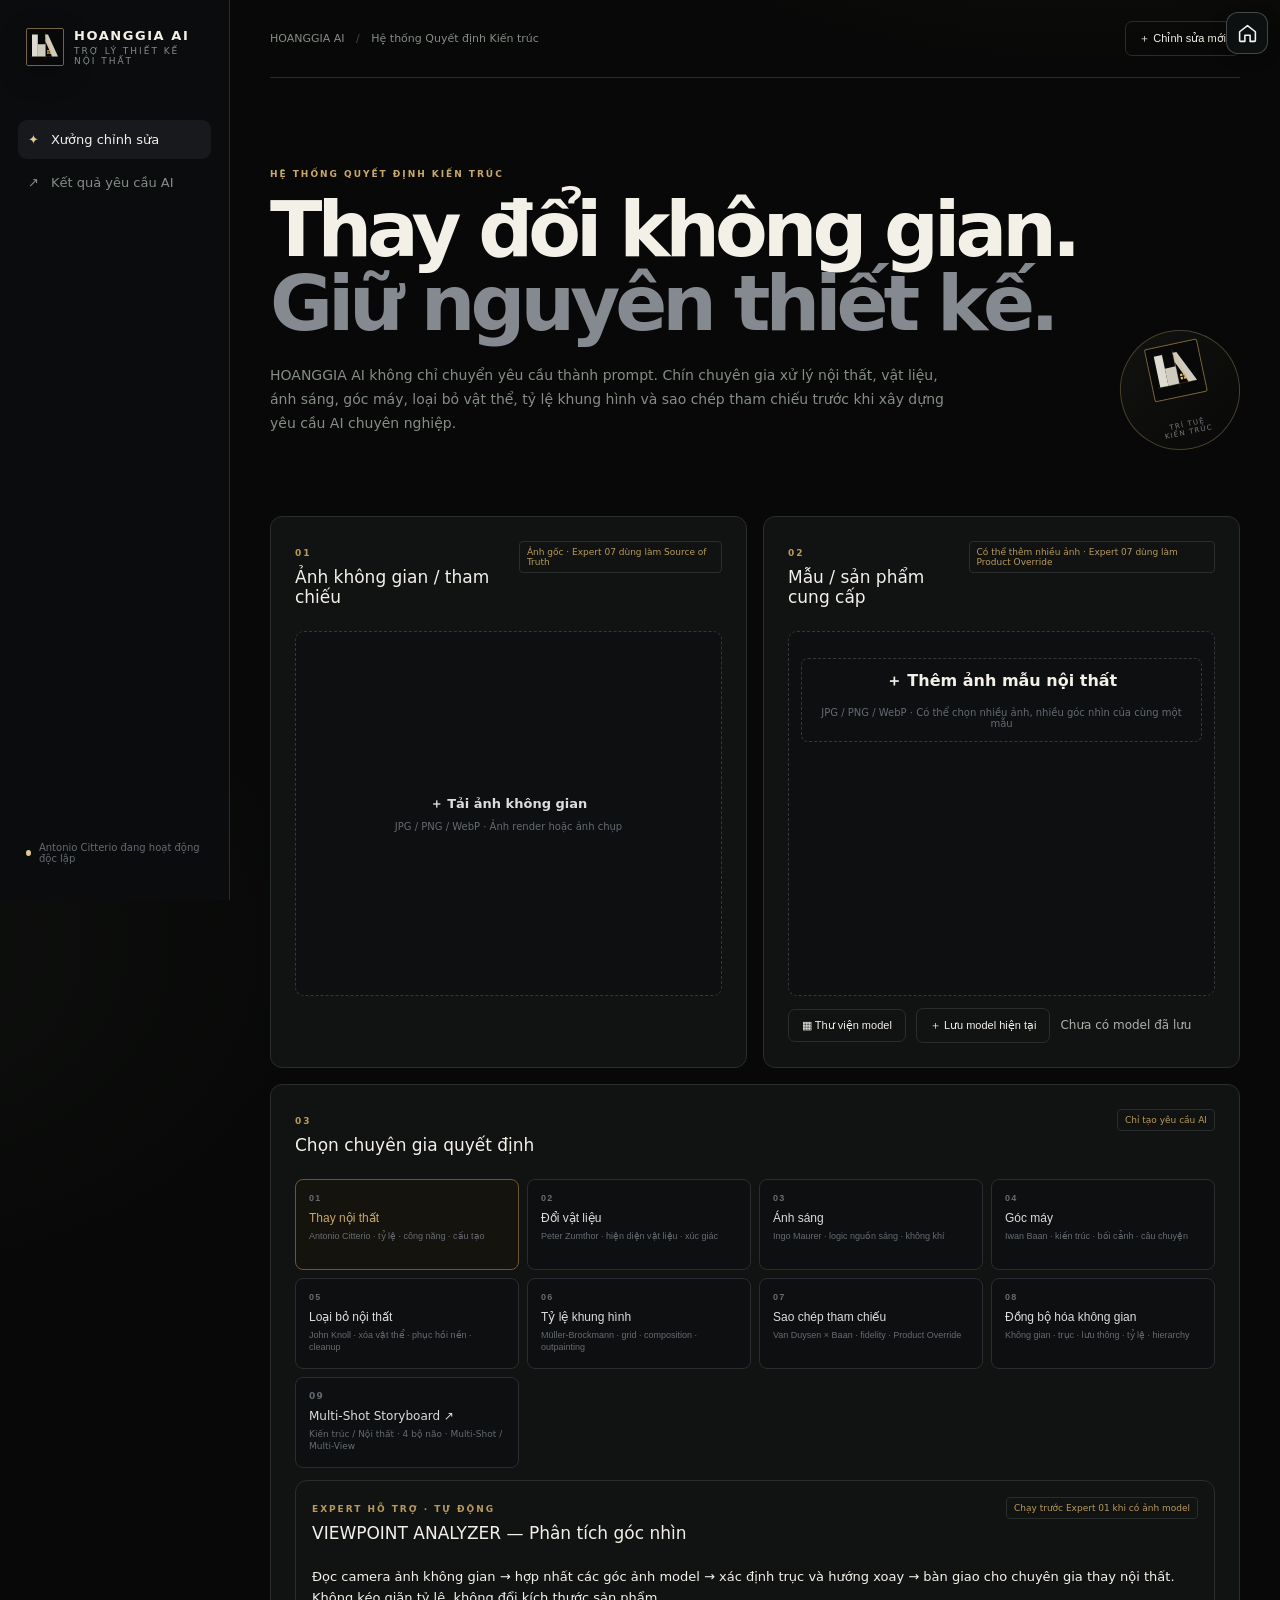
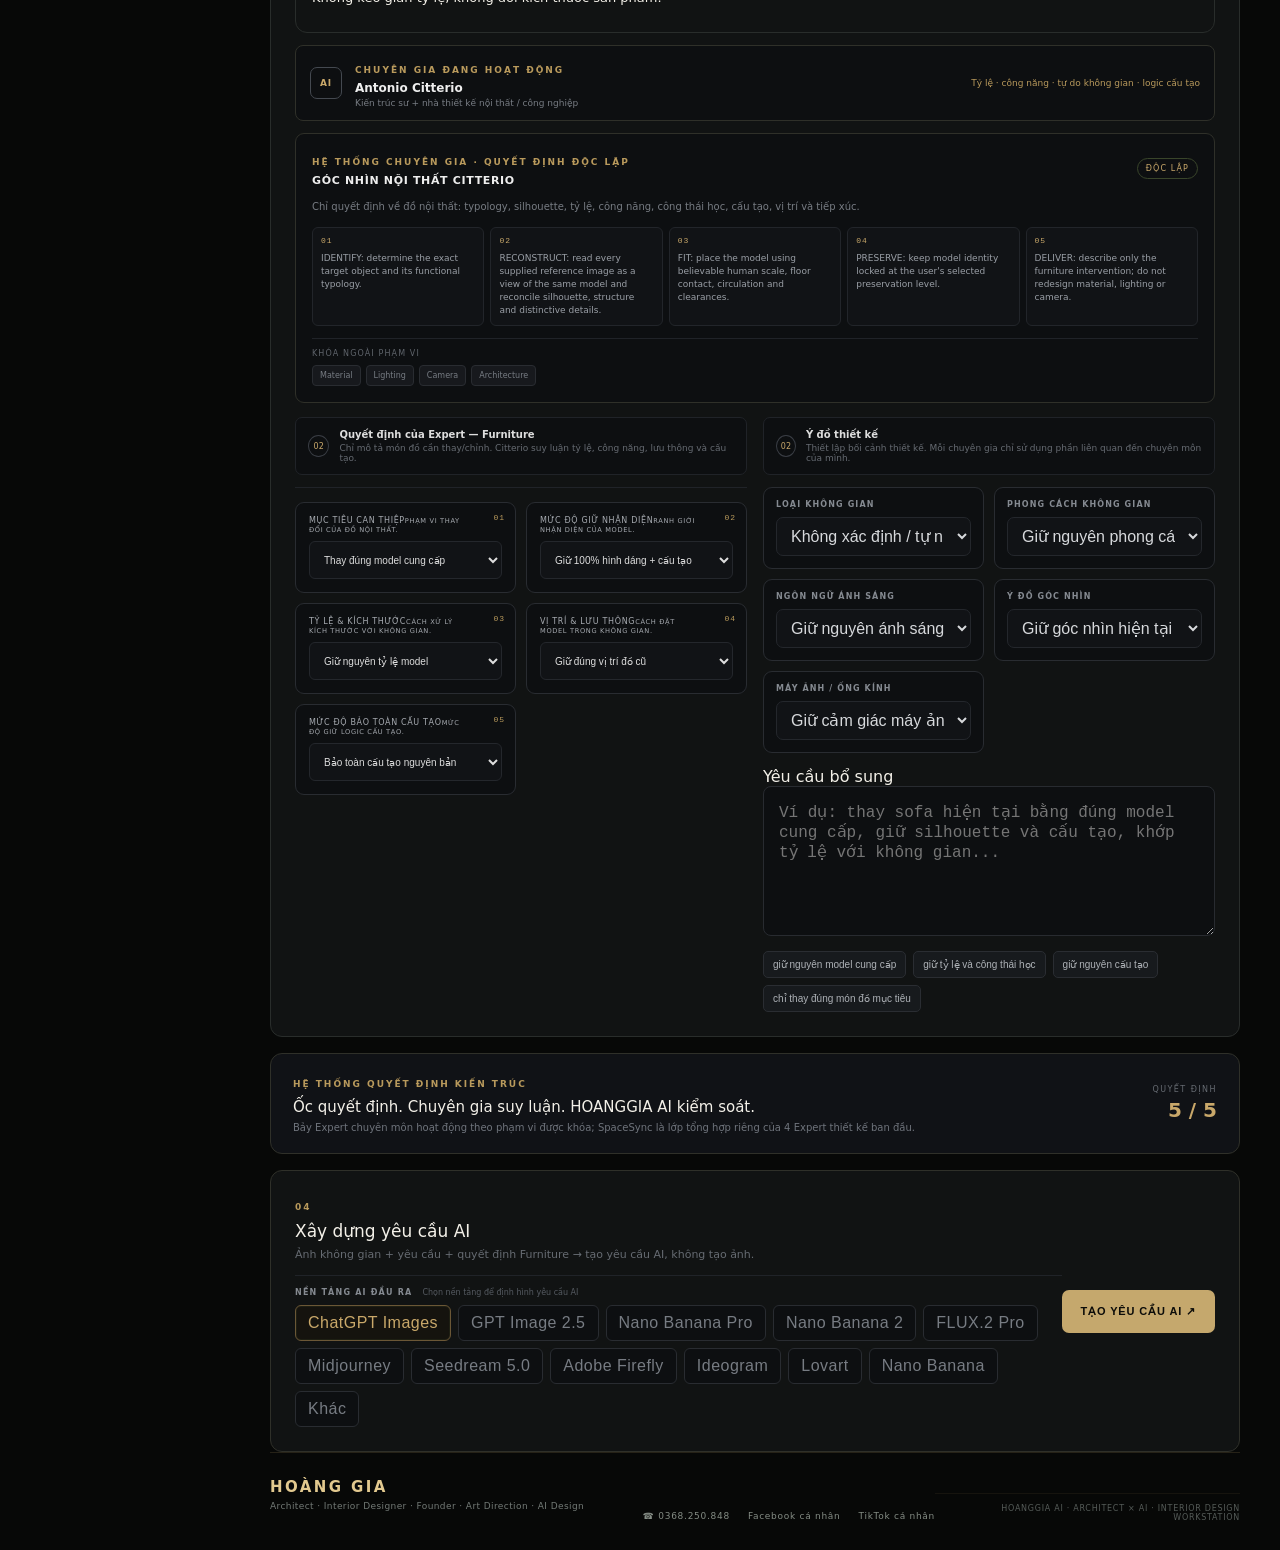
==== commit fca4c2e6: "Display automatic Viewpoint Analyzer expert in Edit AI UI" ====
--- a/index.html
+++ b/index.html
@@ -96,6 +96,7 @@
 <section class="panel reference-controls">
 <div class="panel-head"><div><span class="kicker">03</span><h2>Chọn chuyên gia quyết định</h2></div><span class="panel-note">Chỉ tạo yêu cầu AI</span></div>
 <div class="mode-grid"><button class="mode-card active" data-mode="Furniture"><strong>01</strong><span>Thay nội thất</span><small>Antonio Citterio · tỷ lệ · công năng · cấu tạo</small></button><button class="mode-card" data-mode="Material"><strong>02</strong><span>Đổi vật liệu</span><small>Peter Zumthor · hiện diện vật liệu · xúc giác</small></button><button class="mode-card" data-mode="Lighting"><strong>03</strong><span>Ánh sáng</span><small>Ingo Maurer · logic nguồn sáng · không khí</small></button><button class="mode-card" data-mode="Camera"><strong>04</strong><span>Góc máy</span><small>Iwan Baan · kiến trúc · bối cảnh · câu chuyện</small></button><button class="mode-card" data-mode="Removal"><strong>05</strong><span>Loại bỏ nội thất</span><small>John Knoll · xóa vật thể · phục hồi nền · cleanup</small></button><button class="mode-card" data-mode="AspectRatio"><strong>06</strong><span>Tỷ lệ khung hình</span><small>Müller-Brockmann · grid · composition · outpainting</small></button><button class="mode-card" data-mode="ReferenceReplica"><strong>07</strong><span>Sao chép tham chiếu</span><small>Van Duysen × Baan · fidelity · Product Override</small></button><button class="mode-card" data-mode="SpaceSync"><strong>08</strong><span>Đồng bộ hóa không gian</span><small>Không gian · trục · lưu thông · tỷ lệ · hierarchy</small></button><a class="mode-card" href="./expert09.html" style="text-decoration:none;color:inherit"><strong>09</strong><span>Multi-Shot Storyboard ↗</span><small>Kiến trúc / Nội thất · 4 bộ não · Multi-Shot / Multi-View</small></a></div>
+<div class="panel" id="viewpointExpertInfo" style="margin:12px 0;padding:16px"><div class="panel-head"><div><span class="kicker">EXPERT HỖ TRỢ · TỰ ĐỘNG</span><h2>VIEWPOINT ANALYZER — Phân tích góc nhìn</h2></div><span class="panel-note">Chạy trước Expert 01 khi có ảnh model</span></div><p style="margin:8px 0;font-size:13px;line-height:1.6">Đọc camera ảnh không gian → hợp nhất các góc ảnh model → xác định trục và hướng xoay → bàn giao cho chuyên gia thay nội thất. Không kéo giãn tỷ lệ, không đổi kích thước sản phẩm.</p></div>
 <div class="expert-lens"><div class="expert-icon">AI</div><div class="expert-copy"><span class="kicker">CHUYÊN GIA ĐANG HOẠT ĐỘNG</span><strong id="expertName">Antonio Citterio</strong><small id="expertRole">Kiến trúc sư + nhà thiết kế nội thất / công nghiệp</small></div><div class="expert-source" id="expertSource">Tỷ lệ · công năng · tự do không gian · logic cấu tạo</div></div>
 <div class="expert-system">
   <div class="expert-system-head"><div><span class="kicker">HỆ THỐNG CHUYÊN GIA · QUYẾT ĐỊNH ĐỘC LẬP</span><strong id="expertLabel">Ý ĐỒ GÓC NHÌN NỘI THẤT CITTERIO</strong></div><span class="independence-badge">ĐỘC LẬP</span></div>
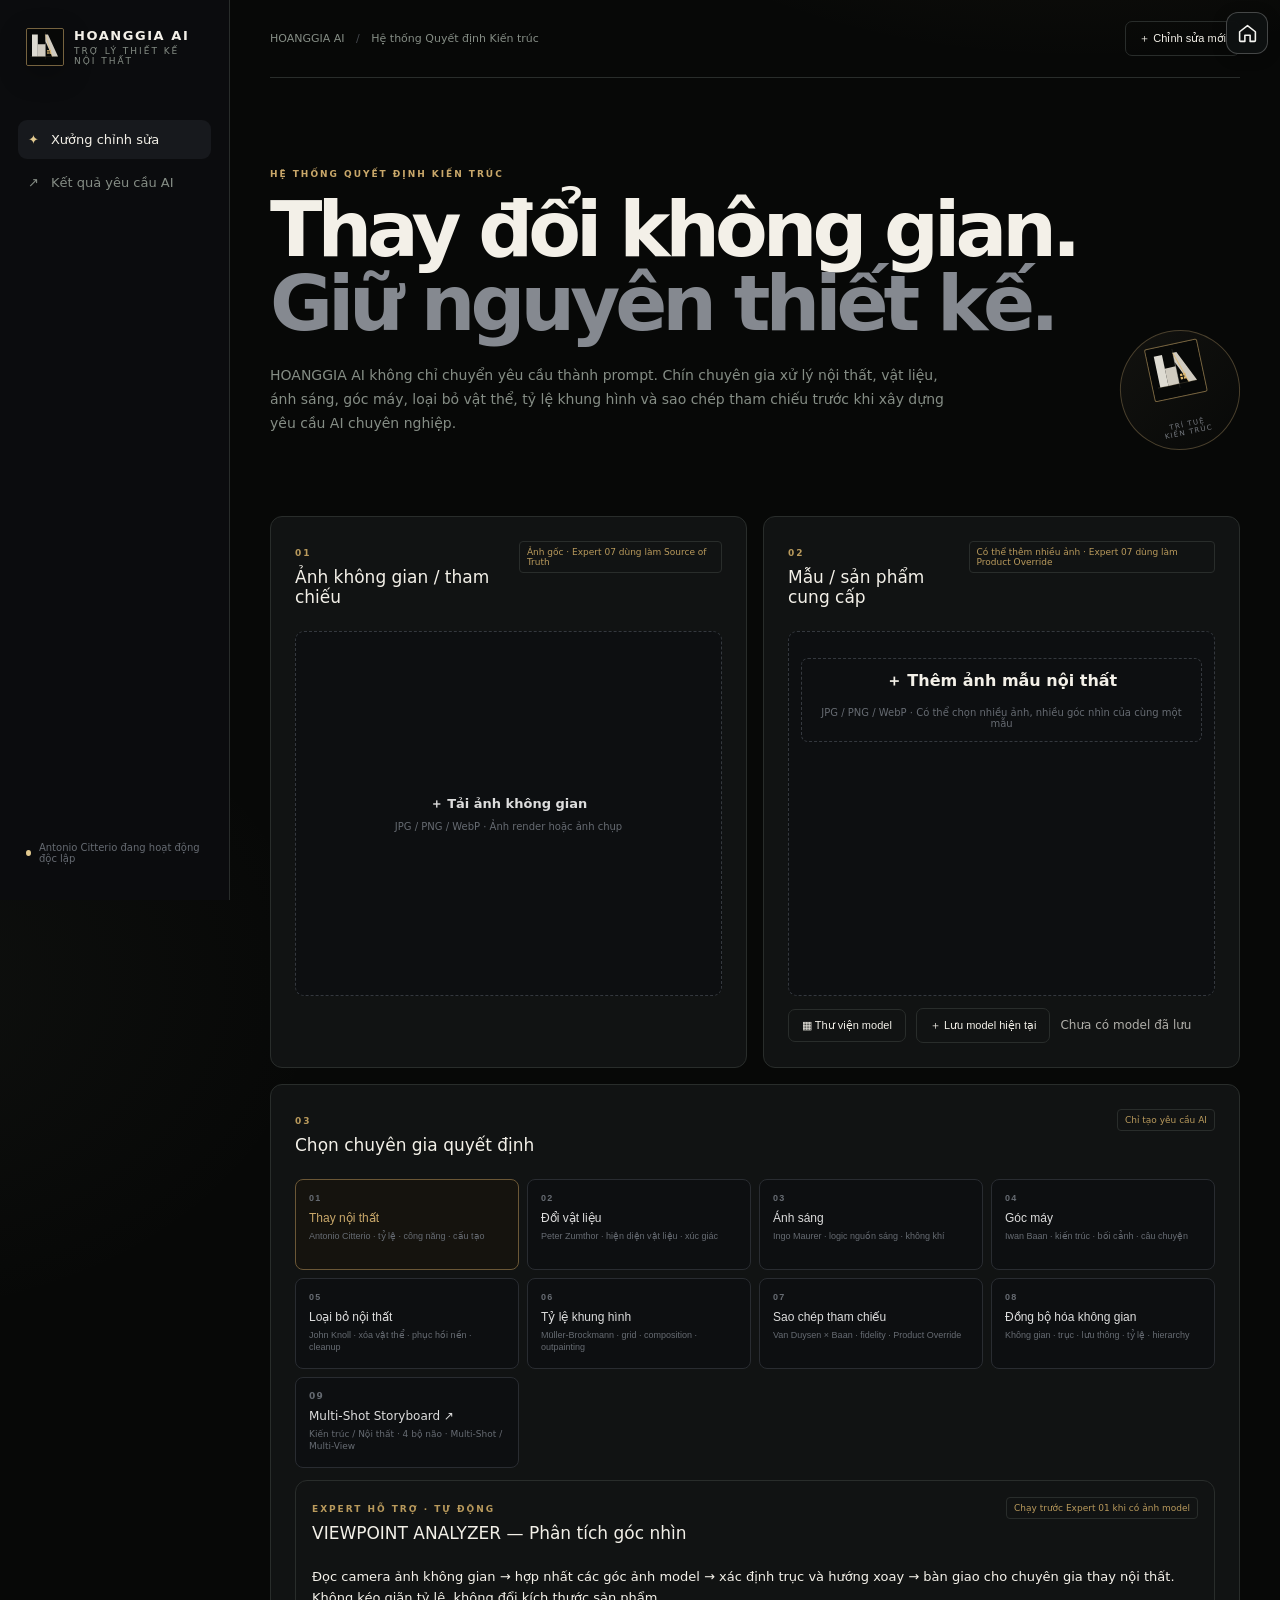
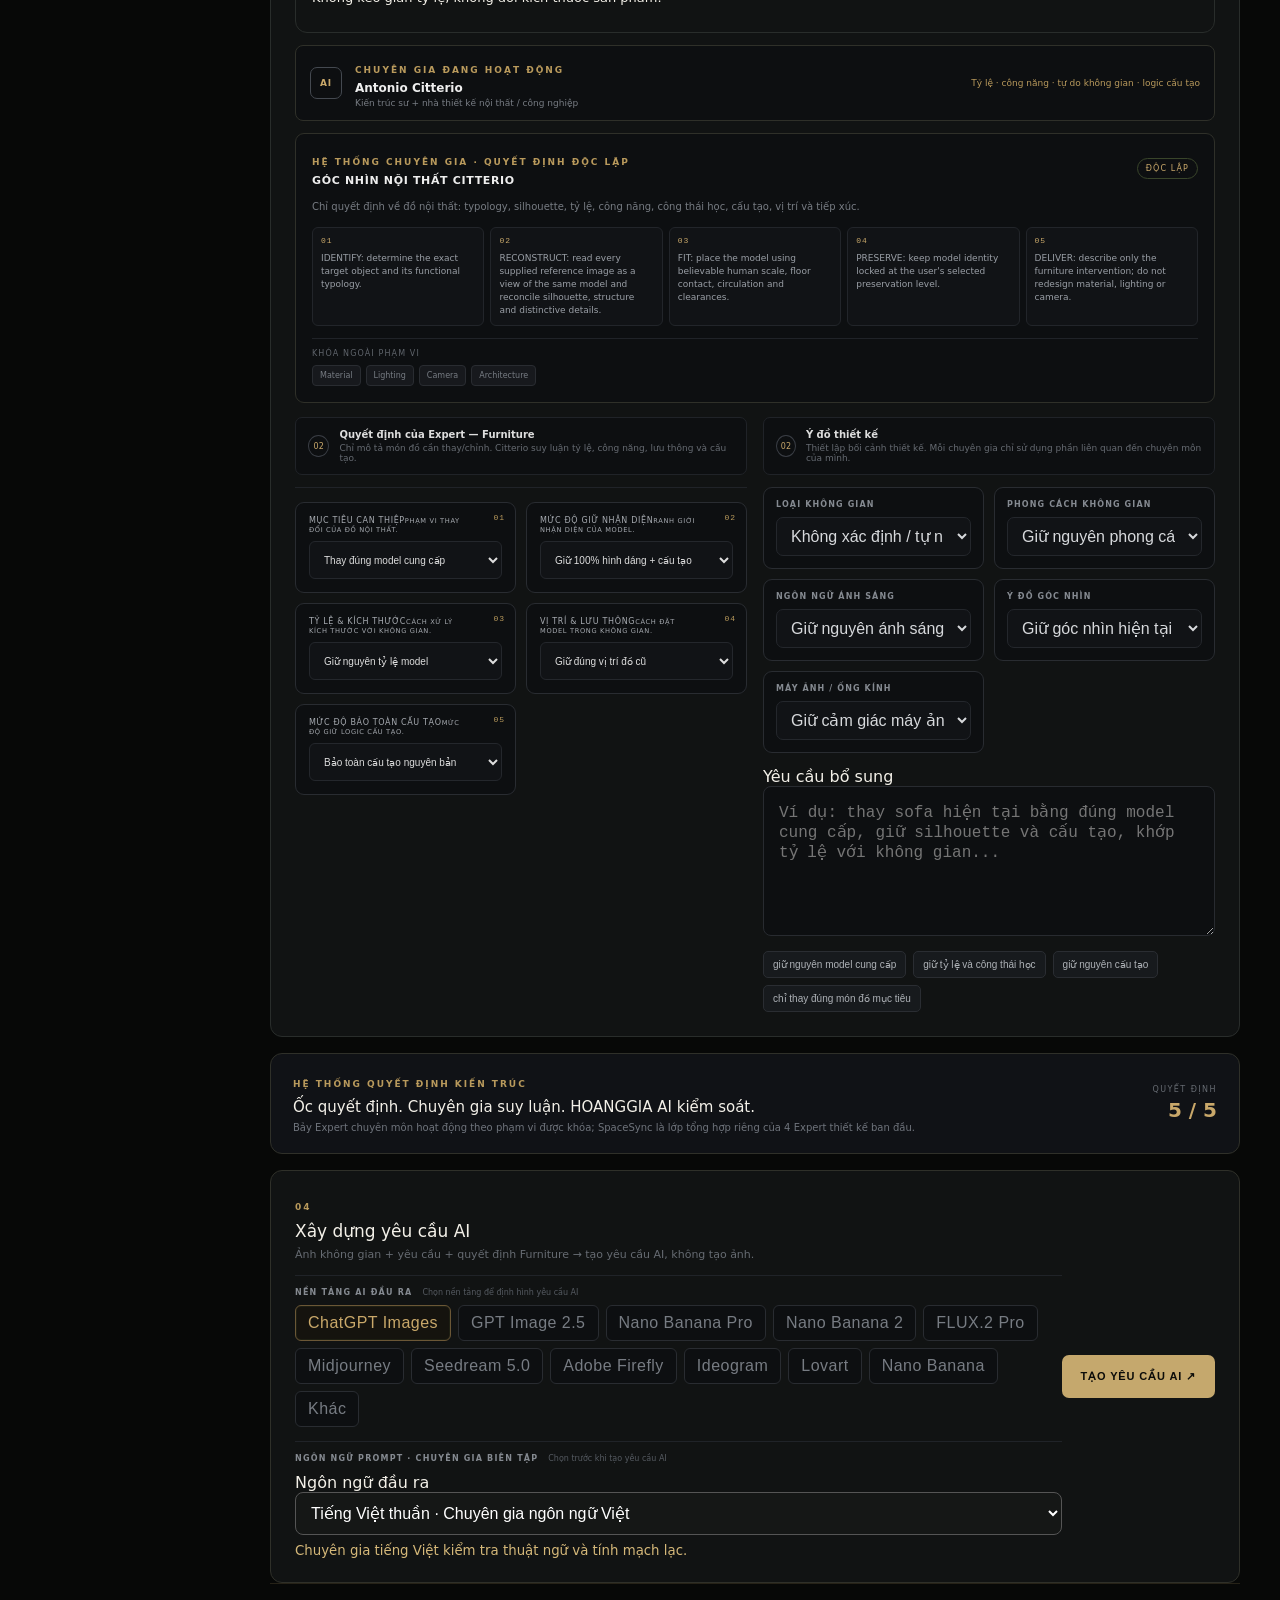
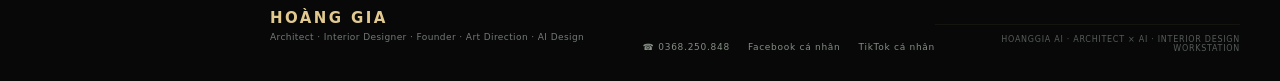
==== commit b23e42bc: "Edit AI: add Vietnamese/English language expert selector before prompt generation" ====
--- a/index.html
+++ b/index.html
@@ -214,7 +214,7 @@
   <div class="sync-rule"><strong>NGUYÊN TẮC</strong><span>Ảnh tham chiếu = chuẩn cố định. Ảnh cần đồng bộ = từng nhiệm vụ riêng. HOANGGIA AI tự tạo prompt riêng cho từng ảnh.</span></div>
 </section>
 <section class="decision-bar"><div><span class="kicker">HỆ THỐNG QUYẾT ĐỊNH KIẾN TRÚC</span><h2>Ốc quyết định. Chuyên gia suy luận. HOANGGIA AI kiểm soát.</h2><p>Bảy Expert chuyên môn hoạt động theo phạm vi được khóa; SpaceSync là lớp tổng hợp riêng của 4 Expert thiết kế ban đầu.</p></div><div class="decision-status"><span>QUYẾT ĐỊNH</span><strong id="decisionCount">0 / 5</strong></div></section>
-<section class="action-panel"><div class="action-main"><span class="kicker">04</span><h2>Xây dựng yêu cầu AI</h2><p id="resultText">Ảnh không gian + mẫu cung cấp + quyết định → tạo yêu cầu AI, không tạo ảnh.</p><div class="ai-target"><div class="ai-target-head"><span>NỀN TẢNG AI ĐẦU RA</span><small>Chọn nền tảng để định hình yêu cầu AI</small></div><div class="ai-target-options"><button type="button" class="ai-target-option active" data-ai-target="ChatGPT Images">ChatGPT Images</button><button type="button" class="ai-target-option" data-ai-target="GPT Image 2.5">GPT Image 2.5</button><button type="button" class="ai-target-option" data-ai-target="Nano Banana Pro">Nano Banana Pro</button><button type="button" class="ai-target-option" data-ai-target="Nano Banana 2">Nano Banana 2</button><button type="button" class="ai-target-option" data-ai-target="FLUX.2 Pro">FLUX.2 Pro</button><button type="button" class="ai-target-option" data-ai-target="Midjourney">Midjourney</button><button type="button" class="ai-target-option" data-ai-target="Seedream 5.0">Seedream 5.0</button><button type="button" class="ai-target-option" data-ai-target="Adobe Firefly">Adobe Firefly</button><button type="button" class="ai-target-option" data-ai-target="Ideogram">Ideogram</button><button type="button" class="ai-target-option" data-ai-target="Lovart">Lovart</button><button type="button" class="ai-target-option" data-ai-target="Nano Banana">Nano Banana</button><button type="button" class="ai-target-option" data-ai-target="Khác">Khác</button></div></div></div><button class="primary-btn" id="generate">TẠO YÊU CẦU AI <span>↗</span></button></section>
+<section class="action-panel"><div class="action-main"><span class="kicker">04</span><h2>Xây dựng yêu cầu AI</h2><p id="resultText">Ảnh không gian + mẫu cung cấp + quyết định → tạo yêu cầu AI, không tạo ảnh.</p><div class="ai-target"><div class="ai-target-head"><span>NỀN TẢNG AI ĐẦU RA</span><small>Chọn nền tảng để định hình yêu cầu AI</small></div><div class="ai-target-options"><button type="button" class="ai-target-option active" data-ai-target="ChatGPT Images">ChatGPT Images</button><button type="button" class="ai-target-option" data-ai-target="GPT Image 2.5">GPT Image 2.5</button><button type="button" class="ai-target-option" data-ai-target="Nano Banana Pro">Nano Banana Pro</button><button type="button" class="ai-target-option" data-ai-target="Nano Banana 2">Nano Banana 2</button><button type="button" class="ai-target-option" data-ai-target="FLUX.2 Pro">FLUX.2 Pro</button><button type="button" class="ai-target-option" data-ai-target="Midjourney">Midjourney</button><button type="button" class="ai-target-option" data-ai-target="Seedream 5.0">Seedream 5.0</button><button type="button" class="ai-target-option" data-ai-target="Adobe Firefly">Adobe Firefly</button><button type="button" class="ai-target-option" data-ai-target="Ideogram">Ideogram</button><button type="button" class="ai-target-option" data-ai-target="Lovart">Lovart</button><button type="button" class="ai-target-option" data-ai-target="Nano Banana">Nano Banana</button><button type="button" class="ai-target-option" data-ai-target="Khác">Khác</button></div><div class="ai-target" style="margin-top:14px"><div class="ai-target-head"><span>NGÔN NGỮ PROMPT · CHUYÊN GIA BIÊN TẬP</span><small>Chọn trước khi tạo yêu cầu AI</small></div><label for="promptLanguage" style="display:block;margin-top:10px">Ngôn ngữ đầu ra</label><select id="promptLanguage" aria-label="Ngôn ngữ prompt" style="width:100%;padding:11px;border:1px solid #555;border-radius:8px;background:#151716;color:#fff"><option value="vi">Tiếng Việt thuần · Chuyên gia ngôn ngữ Việt</option><option value="en">English only · English Language Expert</option></select><small id="promptLanguageStatus" role="status" style="display:block;margin-top:8px;color:#d5b879">Chuyên gia tiếng Việt kiểm tra thuật ngữ và tính mạch lạc.</small></div></div></div><button class="primary-btn" id="generate">TẠO YÊU CẦU AI <span>↗</span></button></section>
 <section class="result-panel hidden" id="result"><div class="result-head"><div><span class="kicker">KẾT QUẢ YÊU CẦU AI</span><h2>Yêu cầu AI hoàn chỉnh</h2></div><div class="prompt-unlock" style="display:flex;gap:8px;align-items:center;flex-wrap:wrap"><input id="copyPassword" type="password" placeholder="Mật khẩu sao chép" autocomplete="off" aria-label="Mật khẩu sao chép" style="padding:10px;border-radius:8px;background:#151716;color:#fff;border:1px solid #555;max-width:190px"><button class="copy-btn" id="unlockCopy" type="button">🔓 Mở khóa sao chép</button><button class="copy-btn" id="copy" type="button" disabled style="opacity:.45">Sao chép yêu cầu AI</button><span id="copyLockStatus" role="status" style="font-size:12px;color:#d5b879">🔒 Chưa mở khóa</span></div></div><div id="reasoningSummary" class="reasoning-summary"></div><pre id="resultContent"></pre>
 <div class="prompt-revision">
   <div class="panel-head"><div><span class="kicker">HIỆU CHỈNH PROMPT</span><h3>Sửa một phần Prompt</h3></div><span class="panel-note">Thay đúng đoạn cần sửa · không nối thêm Prompt</span></div>
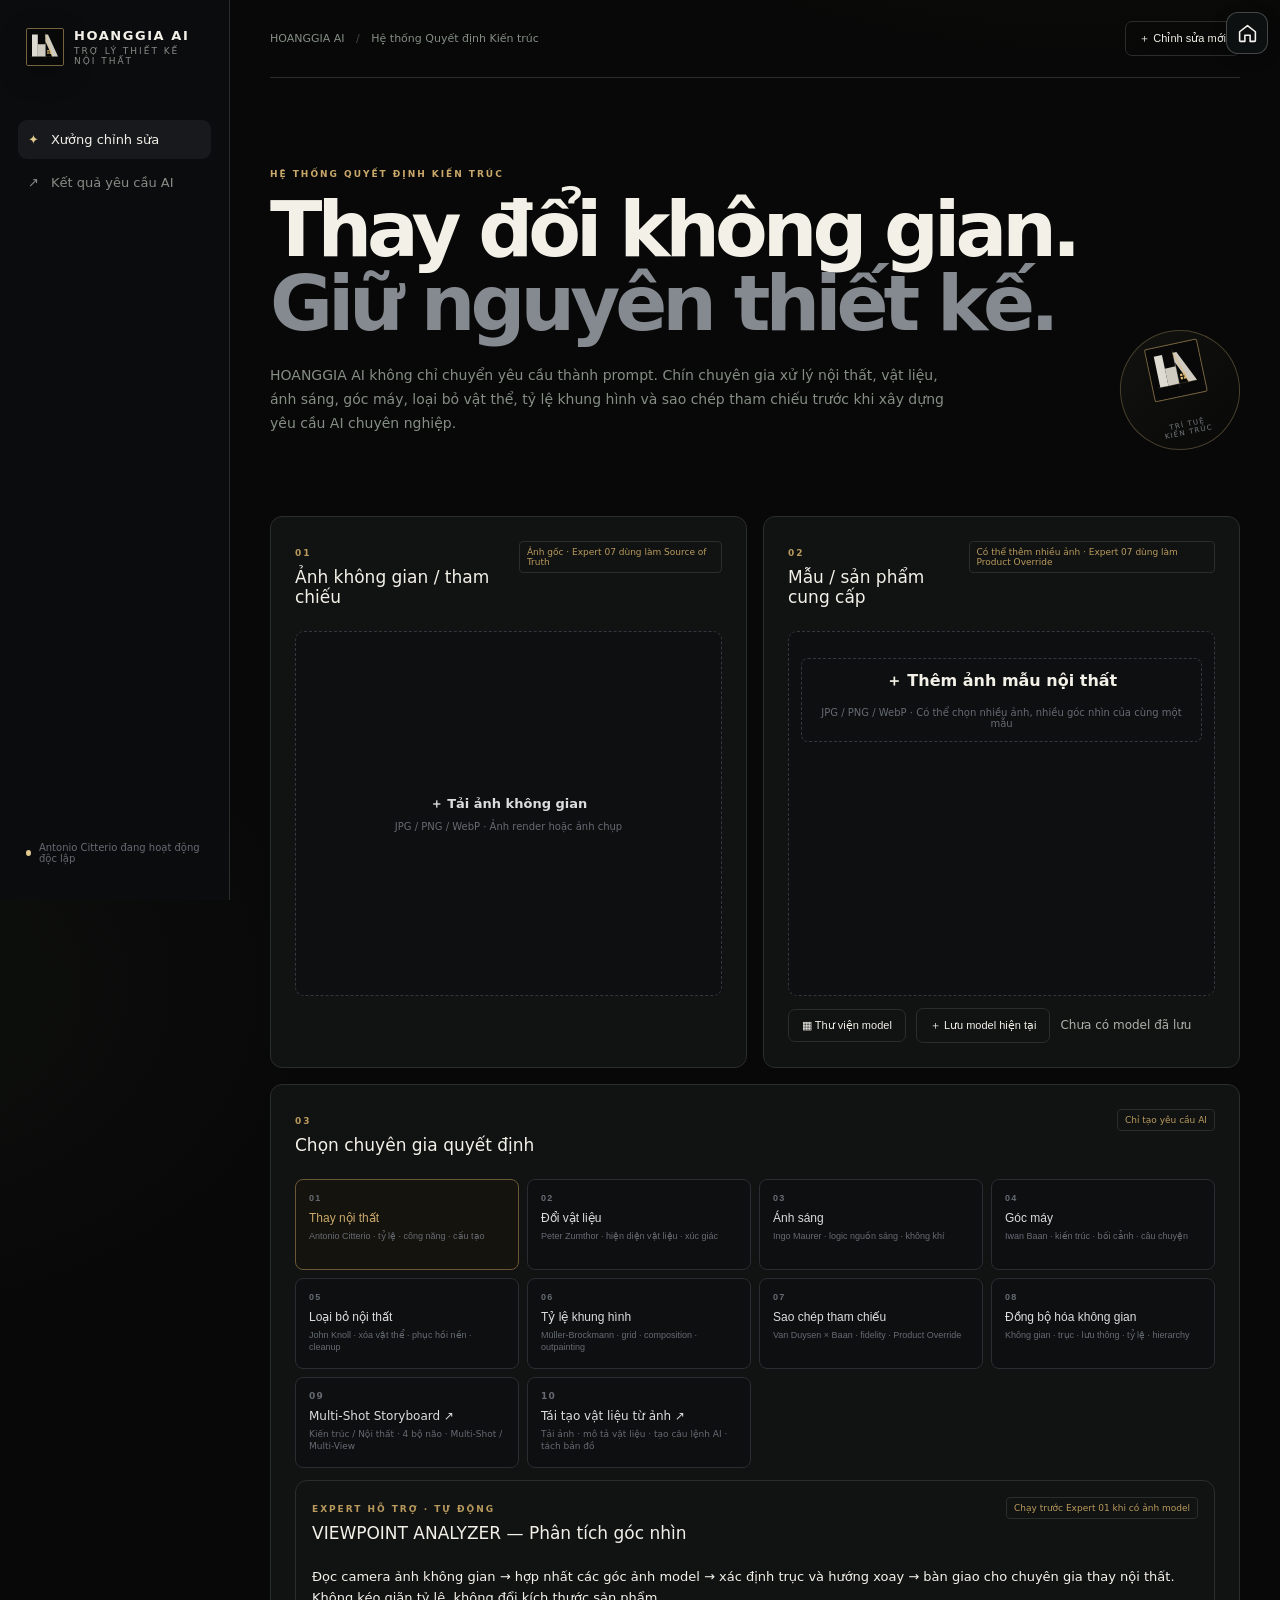
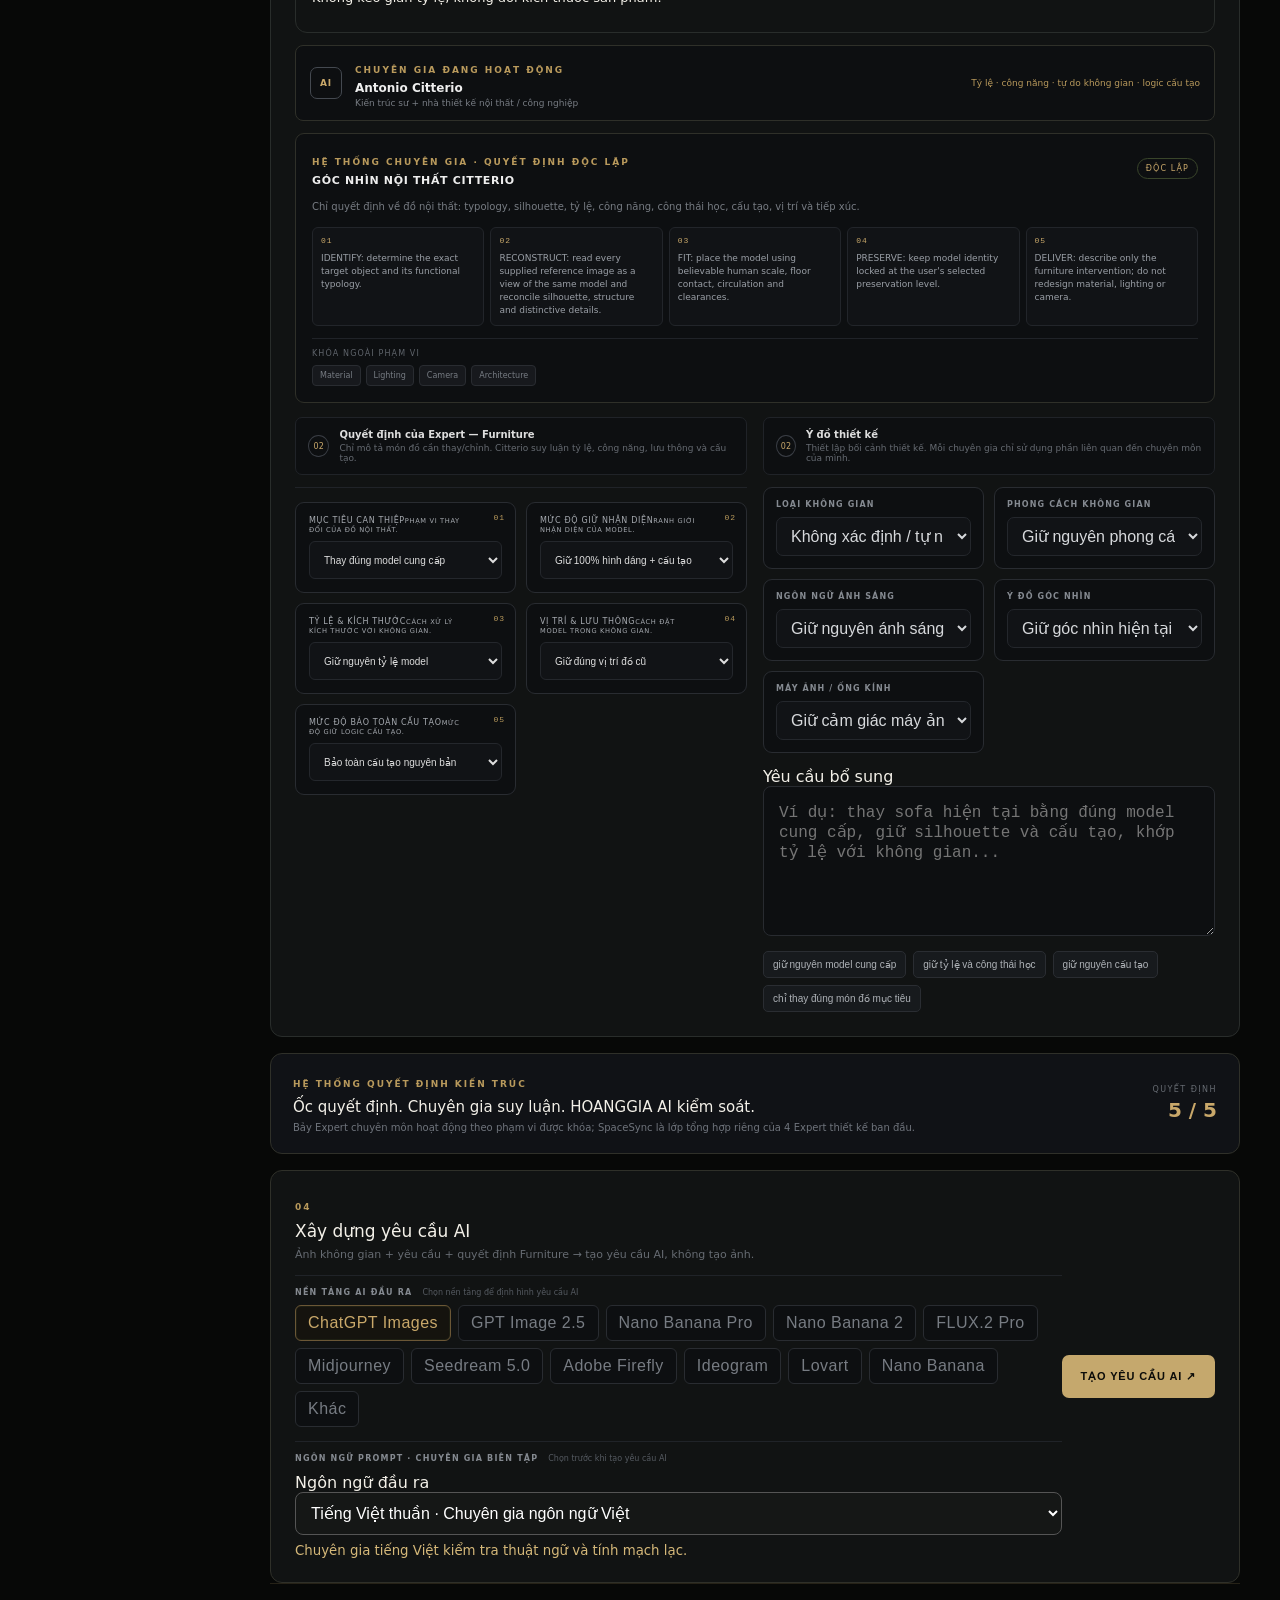
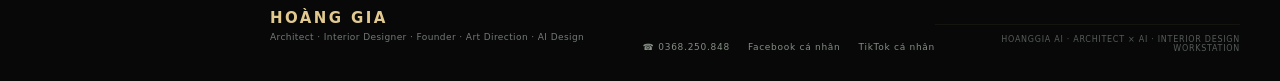
==== commit f6afc050: "Add Expert 10 material creation card to Edit AI expert selector" ====
--- a/index.html
+++ b/index.html
@@ -95,7 +95,7 @@
 </section>
 <section class="panel reference-controls">
 <div class="panel-head"><div><span class="kicker">03</span><h2>Chọn chuyên gia quyết định</h2></div><span class="panel-note">Chỉ tạo yêu cầu AI</span></div>
-<div class="mode-grid"><button class="mode-card active" data-mode="Furniture"><strong>01</strong><span>Thay nội thất</span><small>Antonio Citterio · tỷ lệ · công năng · cấu tạo</small></button><button class="mode-card" data-mode="Material"><strong>02</strong><span>Đổi vật liệu</span><small>Peter Zumthor · hiện diện vật liệu · xúc giác</small></button><button class="mode-card" data-mode="Lighting"><strong>03</strong><span>Ánh sáng</span><small>Ingo Maurer · logic nguồn sáng · không khí</small></button><button class="mode-card" data-mode="Camera"><strong>04</strong><span>Góc máy</span><small>Iwan Baan · kiến trúc · bối cảnh · câu chuyện</small></button><button class="mode-card" data-mode="Removal"><strong>05</strong><span>Loại bỏ nội thất</span><small>John Knoll · xóa vật thể · phục hồi nền · cleanup</small></button><button class="mode-card" data-mode="AspectRatio"><strong>06</strong><span>Tỷ lệ khung hình</span><small>Müller-Brockmann · grid · composition · outpainting</small></button><button class="mode-card" data-mode="ReferenceReplica"><strong>07</strong><span>Sao chép tham chiếu</span><small>Van Duysen × Baan · fidelity · Product Override</small></button><button class="mode-card" data-mode="SpaceSync"><strong>08</strong><span>Đồng bộ hóa không gian</span><small>Không gian · trục · lưu thông · tỷ lệ · hierarchy</small></button><a class="mode-card" href="./expert09.html" style="text-decoration:none;color:inherit"><strong>09</strong><span>Multi-Shot Storyboard ↗</span><small>Kiến trúc / Nội thất · 4 bộ não · Multi-Shot / Multi-View</small></a></div>
+<div class="mode-grid"><button class="mode-card active" data-mode="Furniture"><strong>01</strong><span>Thay nội thất</span><small>Antonio Citterio · tỷ lệ · công năng · cấu tạo</small></button><button class="mode-card" data-mode="Material"><strong>02</strong><span>Đổi vật liệu</span><small>Peter Zumthor · hiện diện vật liệu · xúc giác</small></button><button class="mode-card" data-mode="Lighting"><strong>03</strong><span>Ánh sáng</span><small>Ingo Maurer · logic nguồn sáng · không khí</small></button><button class="mode-card" data-mode="Camera"><strong>04</strong><span>Góc máy</span><small>Iwan Baan · kiến trúc · bối cảnh · câu chuyện</small></button><button class="mode-card" data-mode="Removal"><strong>05</strong><span>Loại bỏ nội thất</span><small>John Knoll · xóa vật thể · phục hồi nền · cleanup</small></button><button class="mode-card" data-mode="AspectRatio"><strong>06</strong><span>Tỷ lệ khung hình</span><small>Müller-Brockmann · grid · composition · outpainting</small></button><button class="mode-card" data-mode="ReferenceReplica"><strong>07</strong><span>Sao chép tham chiếu</span><small>Van Duysen × Baan · fidelity · Product Override</small></button><button class="mode-card" data-mode="SpaceSync"><strong>08</strong><span>Đồng bộ hóa không gian</span><small>Không gian · trục · lưu thông · tỷ lệ · hierarchy</small></button><a class="mode-card" href="./expert09.html" style="text-decoration:none;color:inherit"><strong>09</strong><span>Multi-Shot Storyboard ↗</span><small>Kiến trúc / Nội thất · 4 bộ não · Multi-Shot / Multi-View</small></a><a class="mode-card" href="./material-map.html#prompt-mode" style="text-decoration:none;color:inherit"><strong>10</strong><span>Tái tạo vật liệu từ ảnh ↗</span><small>Tải ảnh · mô tả vật liệu · tạo câu lệnh AI · tách bản đồ</small></a></div>
 <div class="panel" id="viewpointExpertInfo" style="margin:12px 0;padding:16px"><div class="panel-head"><div><span class="kicker">EXPERT HỖ TRỢ · TỰ ĐỘNG</span><h2>VIEWPOINT ANALYZER — Phân tích góc nhìn</h2></div><span class="panel-note">Chạy trước Expert 01 khi có ảnh model</span></div><p style="margin:8px 0;font-size:13px;line-height:1.6">Đọc camera ảnh không gian → hợp nhất các góc ảnh model → xác định trục và hướng xoay → bàn giao cho chuyên gia thay nội thất. Không kéo giãn tỷ lệ, không đổi kích thước sản phẩm.</p></div>
 <div class="expert-lens"><div class="expert-icon">AI</div><div class="expert-copy"><span class="kicker">CHUYÊN GIA ĐANG HOẠT ĐỘNG</span><strong id="expertName">Antonio Citterio</strong><small id="expertRole">Kiến trúc sư + nhà thiết kế nội thất / công nghiệp</small></div><div class="expert-source" id="expertSource">Tỷ lệ · công năng · tự do không gian · logic cấu tạo</div></div>
 <div class="expert-system">
@@ -110,7 +110,7 @@
 <div id="modeControls" class="mode-controls"></div><div id="decisionControls" class="decision-controls"></div>
 </div><div><div class="decision-intro"><span class="decision-step">02</span><div><strong>Ý đồ thiết kế</strong><small>Thiết lập bối cảnh thiết kế. Mỗi chuyên gia chỉ sử dụng phần liên quan đến chuyên môn của mình.</small></div></div><div class="design-intent-grid">
 <div class="intent-field"><label for="intentSpaceType">LOẠI KHÔNG GIAN</label><select id="intentSpaceType">
-<option>Không xác định / tự nhận diện</option>
+<option>Không xác định / tự nhận diện</option><option>Cyclorama (Cyc Wall) – Studio phông nền cong liền sàn</option>
 <optgroup label="KHÔNG GIAN NHÀ Ở"><option>Phòng khách</option><option>Phòng bếp</option><option>Phòng ăn</option><option>Phòng ngủ</option><option>Phòng ngủ master</option><option>Phòng làm việc</option><option>Phòng thay đồ</option><option>Phòng tắm</option><option>Phòng giải trí</option><option>Phòng đọc sách</option></optgroup>
 <optgroup label="KHÔNG GIAN THƯƠNG MẠI / DỊCH VỤ"><option>Sảnh / tiền sảnh</option><option>Phòng họp</option><option>Văn phòng</option><option>Showroom</option><option>Cửa hàng</option><option>Nhà hàng</option><option>Quán café</option><option>Khách sạn</option><option>Lobby khách sạn</option><option>Không gian spa</option></optgroup>
 <optgroup label="KHÔNG GIAN NGOÀI TRỜI"><option>Sân vườn</option><option>Sân thượng</option><option>Ban công</option><option>Logia</option><option>Hiên / terrace</option></optgroup>
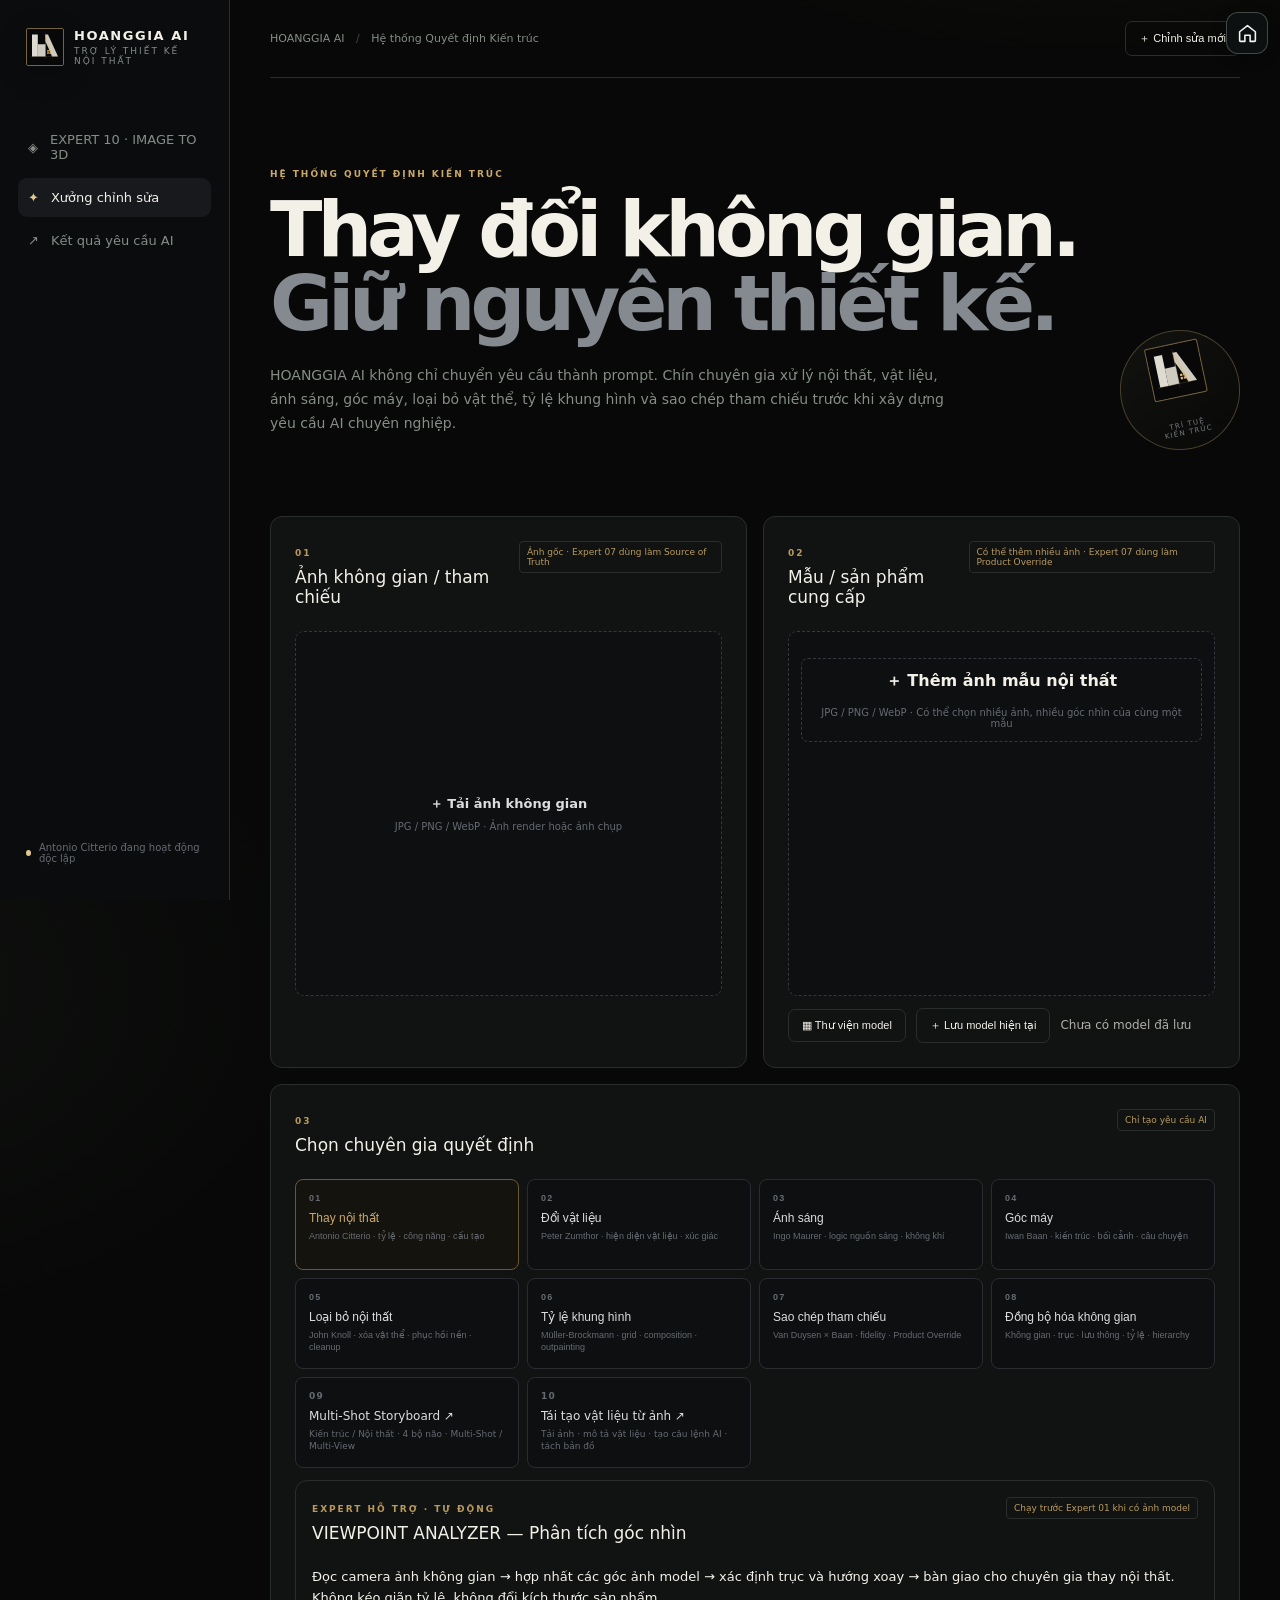
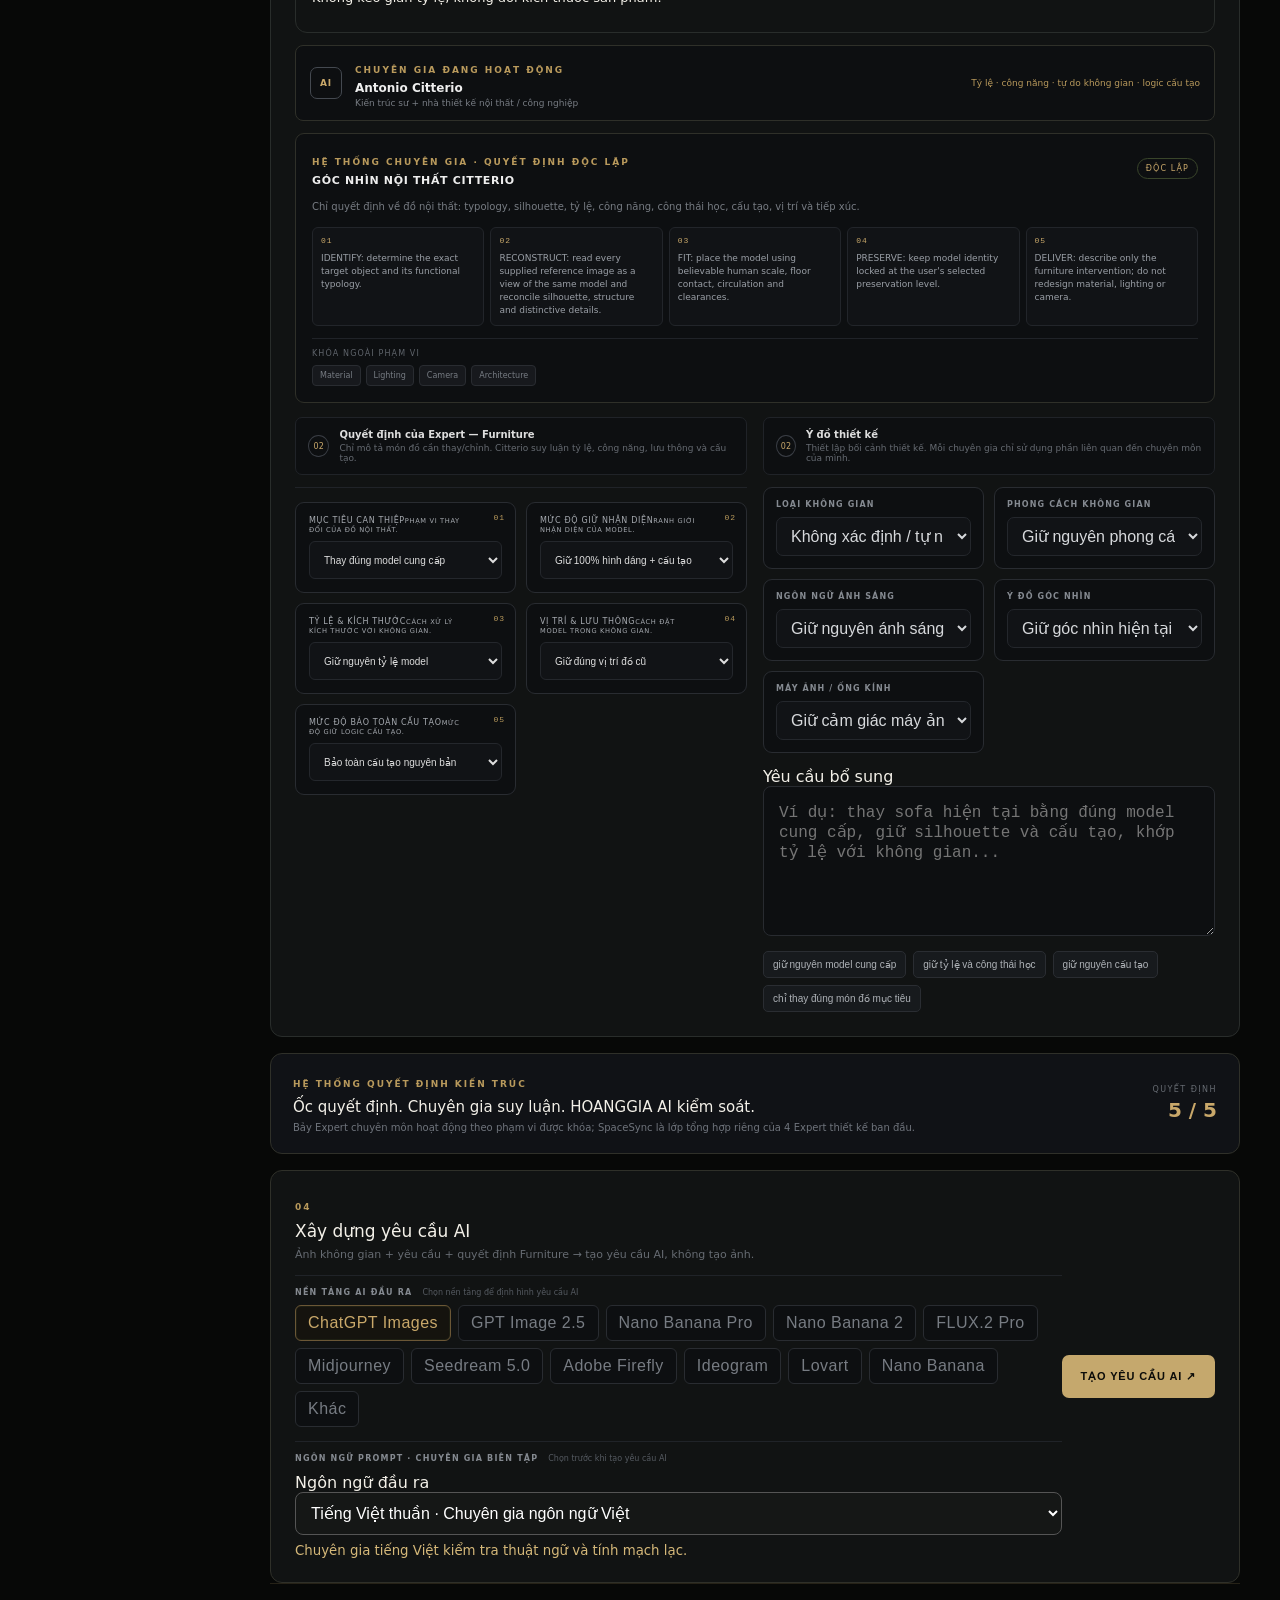
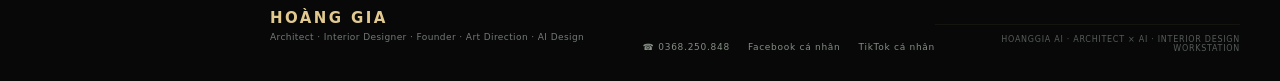
==== commit 044c132f: "feat(expert10): add isolated Image to 3D entry to studio navigation" ====
--- a/index.html
+++ b/index.html
@@ -15,7 +15,7 @@
 <div class="app-shell">
 <aside class="sidebar">
   <div class="brand"><img class="brand-logo" src="./assets/brand-mark.svg" alt="HOANGGIA AI"><div><strong>HOANGGIA AI</strong><span>TRỢ LÝ THIẾT KẾ NỘI THẤT</span></div></div>
-  <nav><a class="nav-item active" href="#workspace"><span>✦</span> Xưởng chỉnh sửa</a><a class="nav-item" href="#result"><span>↗</span> Kết quả yêu cầu AI</a></nav>
+  <nav><a class="nav-item" href="./expert10.html"><span>◈</span> EXPERT 10 · IMAGE TO 3D</a><a class="nav-item active" href="#workspace"><span>✦</span> Xưởng chỉnh sửa</a><a class="nav-item" href="#result"><span>↗</span> Kết quả yêu cầu AI</a></nav>
   <div class="sidebar-bottom"><div class="status-dot"></div><span id="brainStatus">Hệ thống sẵn sàng</span></div>
 </aside>
 <main class="main">
@@ -240,4 +240,4 @@
   </div>
   <div class="creatorFooterBottom">HOANGGIA AI · ARCHITECT × AI · INTERIOR DESIGN WORKSTATION</div>
 </footer>
-</main></div><script type="module" src="./app.js?v=43"></script><script>if("serviceWorker" in navigator){window.addEventListener("load",async()=>{try{const regs=await navigator.serviceWorker.getRegistrations();await Promise.all(regs.map(r=>r.unregister()));if("caches" in window){const keys=await caches.keys();await Promise.all(keys.filter(k=>k.startsWith("hoanggia-ai-")).map(k=>caches.delete(k)));}}catch(e){}});}</script></body></html>+</main></div><script type="module" src="./app.js?v=43"></script><script>if("serviceWorker" in navigator){window.addEventListener("load",()=>navigator.serviceWorker.register("./sw.js?v=17").catch(()=>{}));}</script></body></html>
